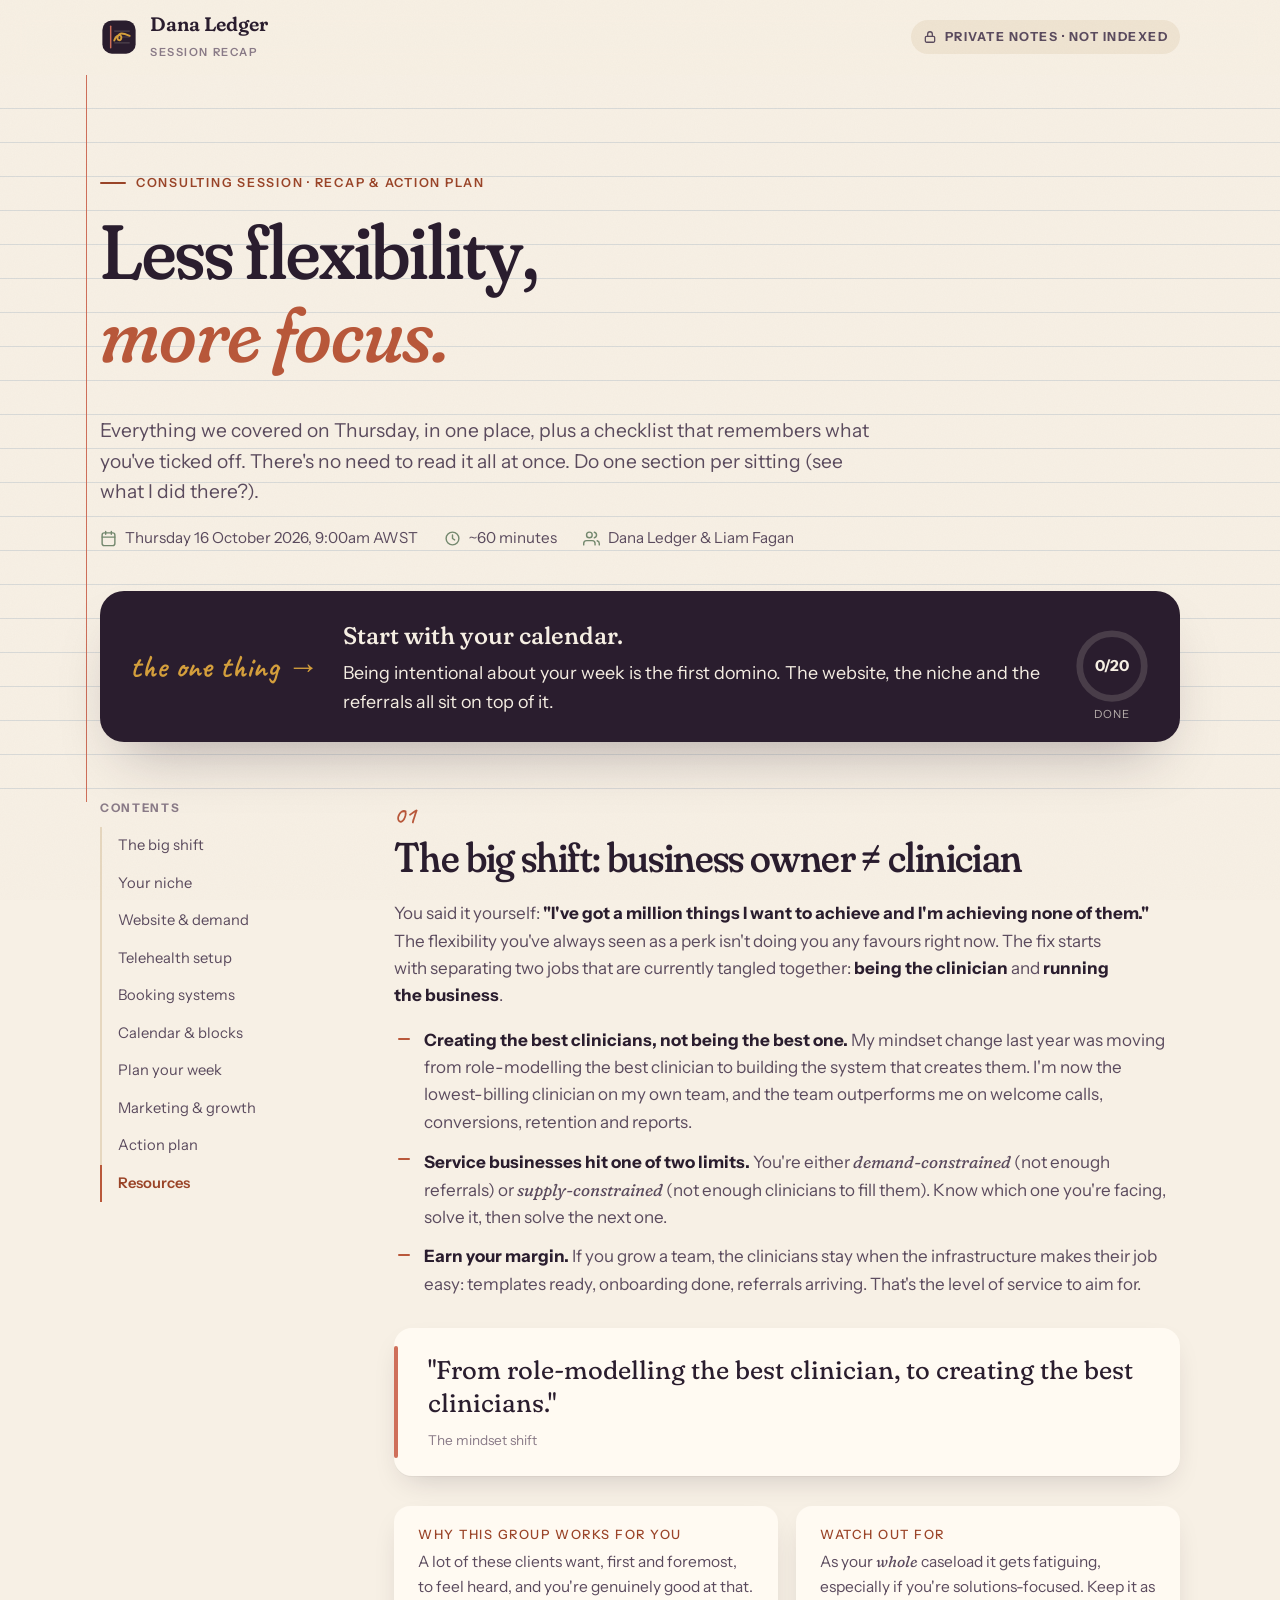
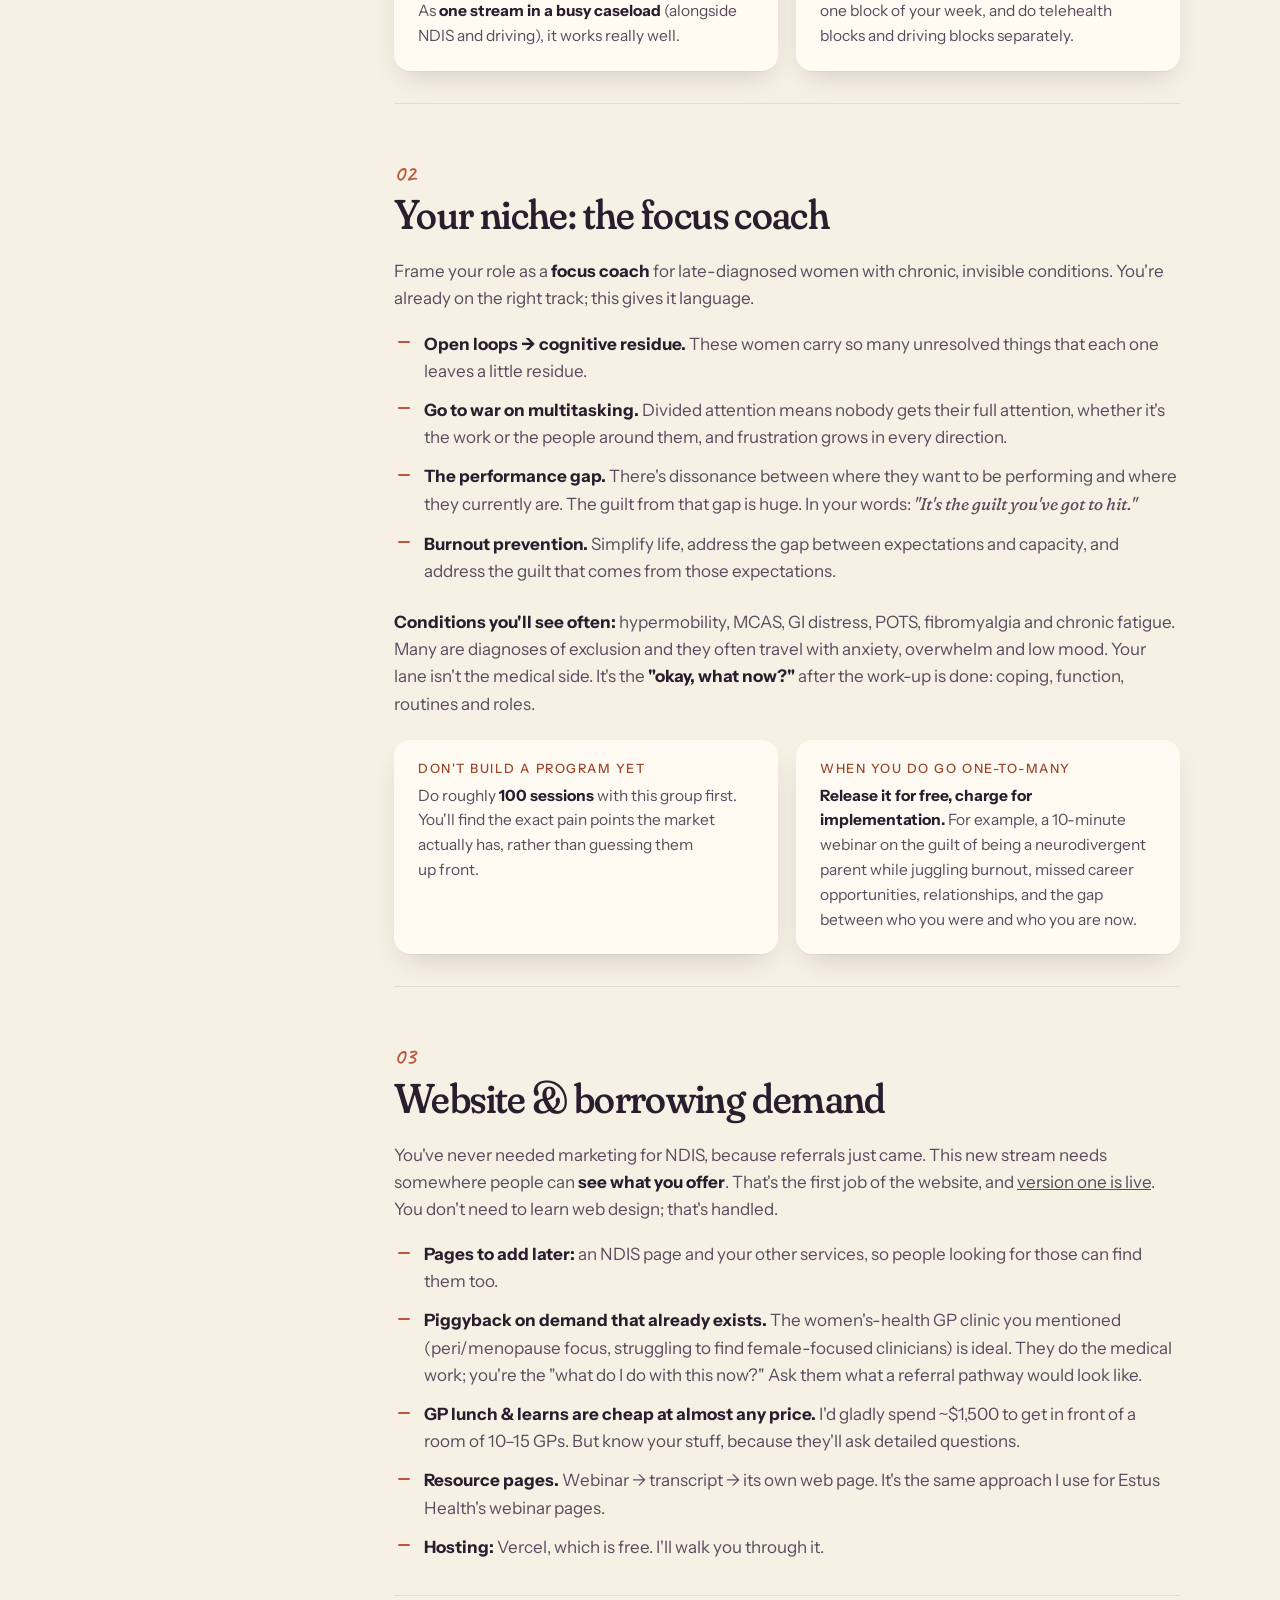
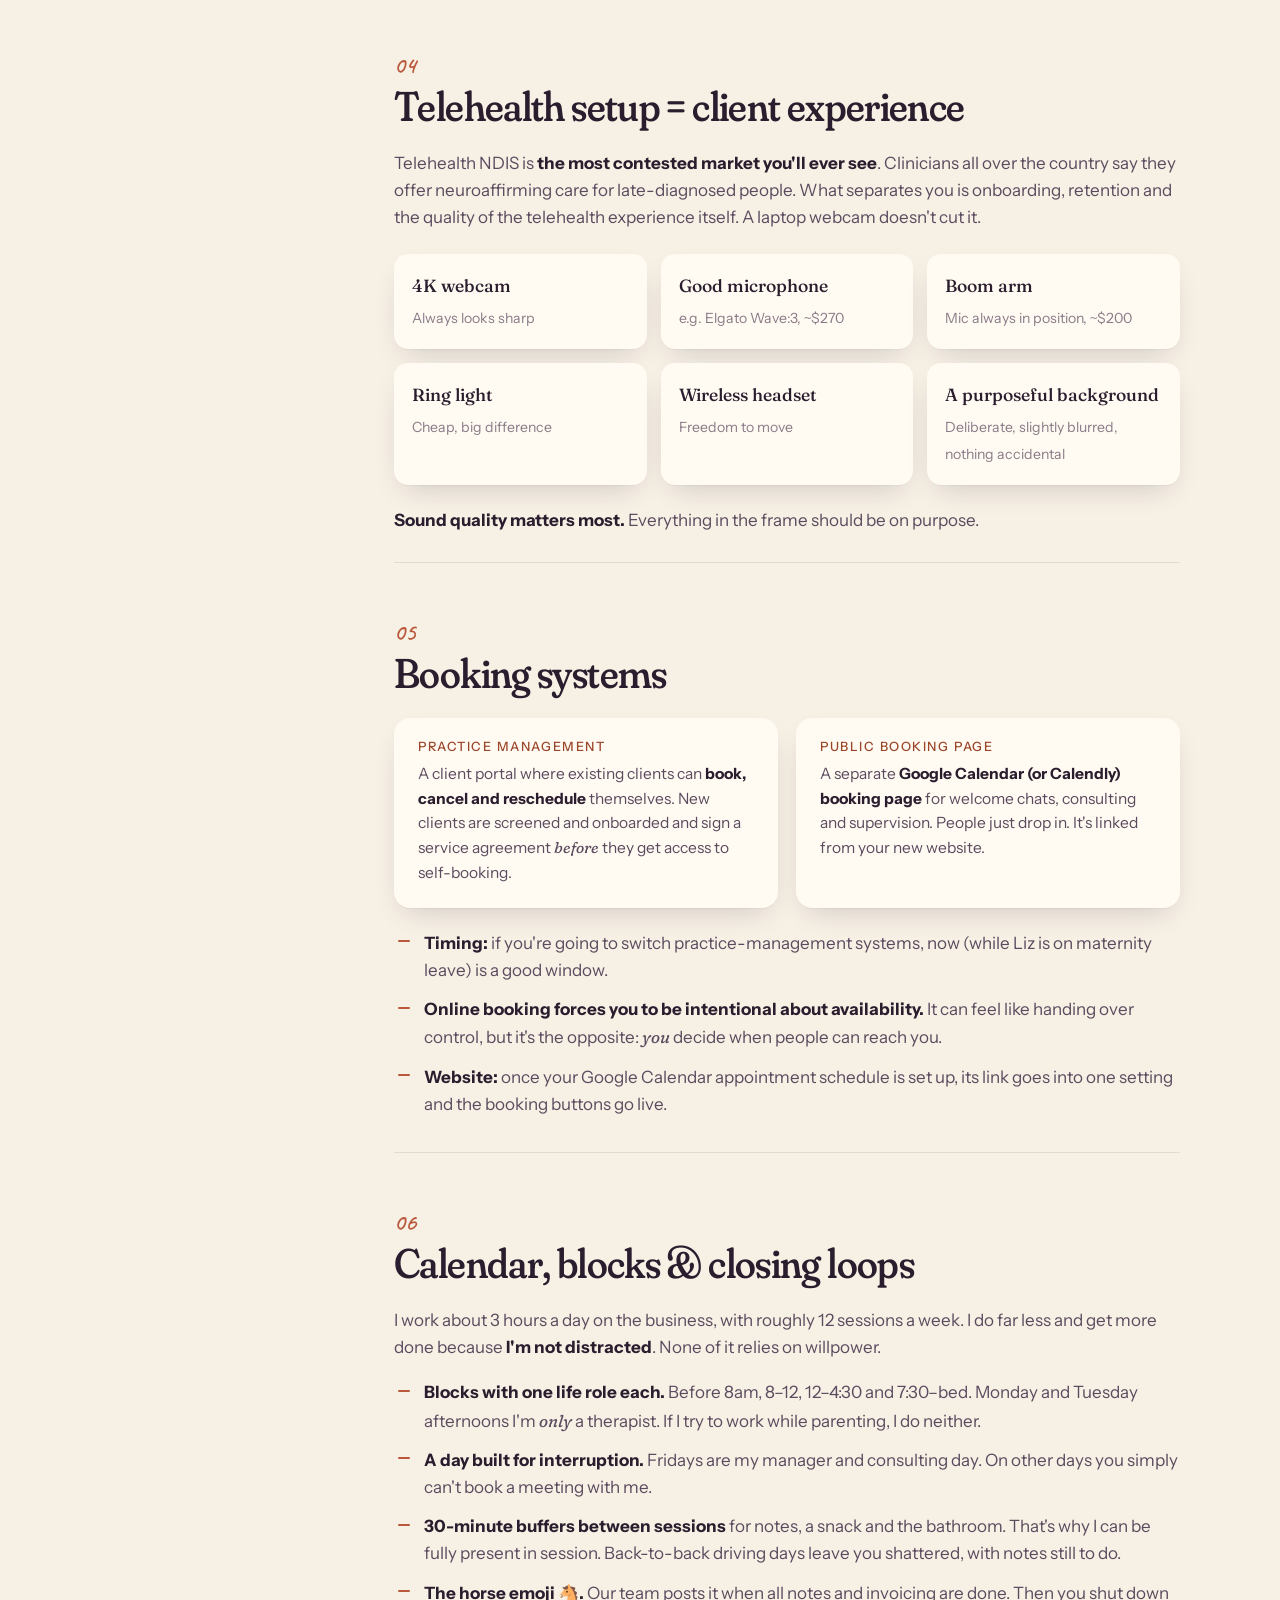
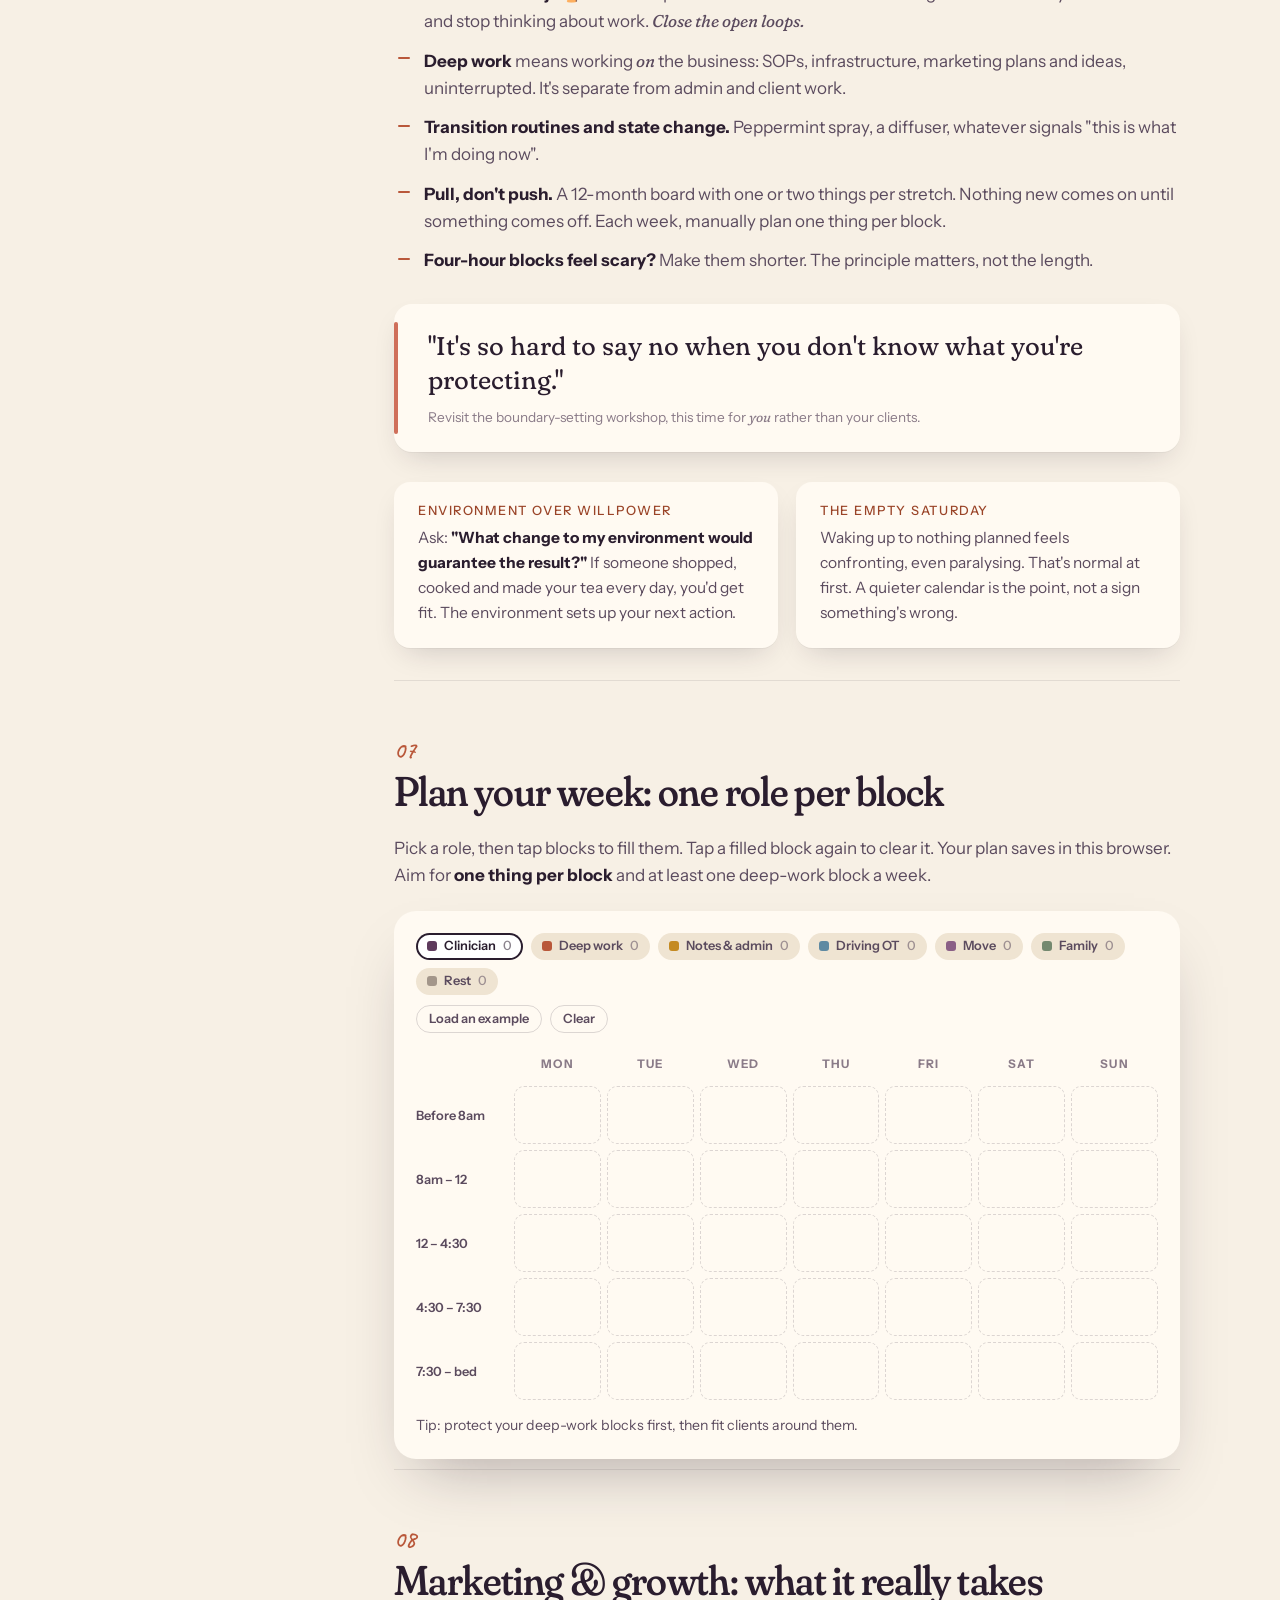
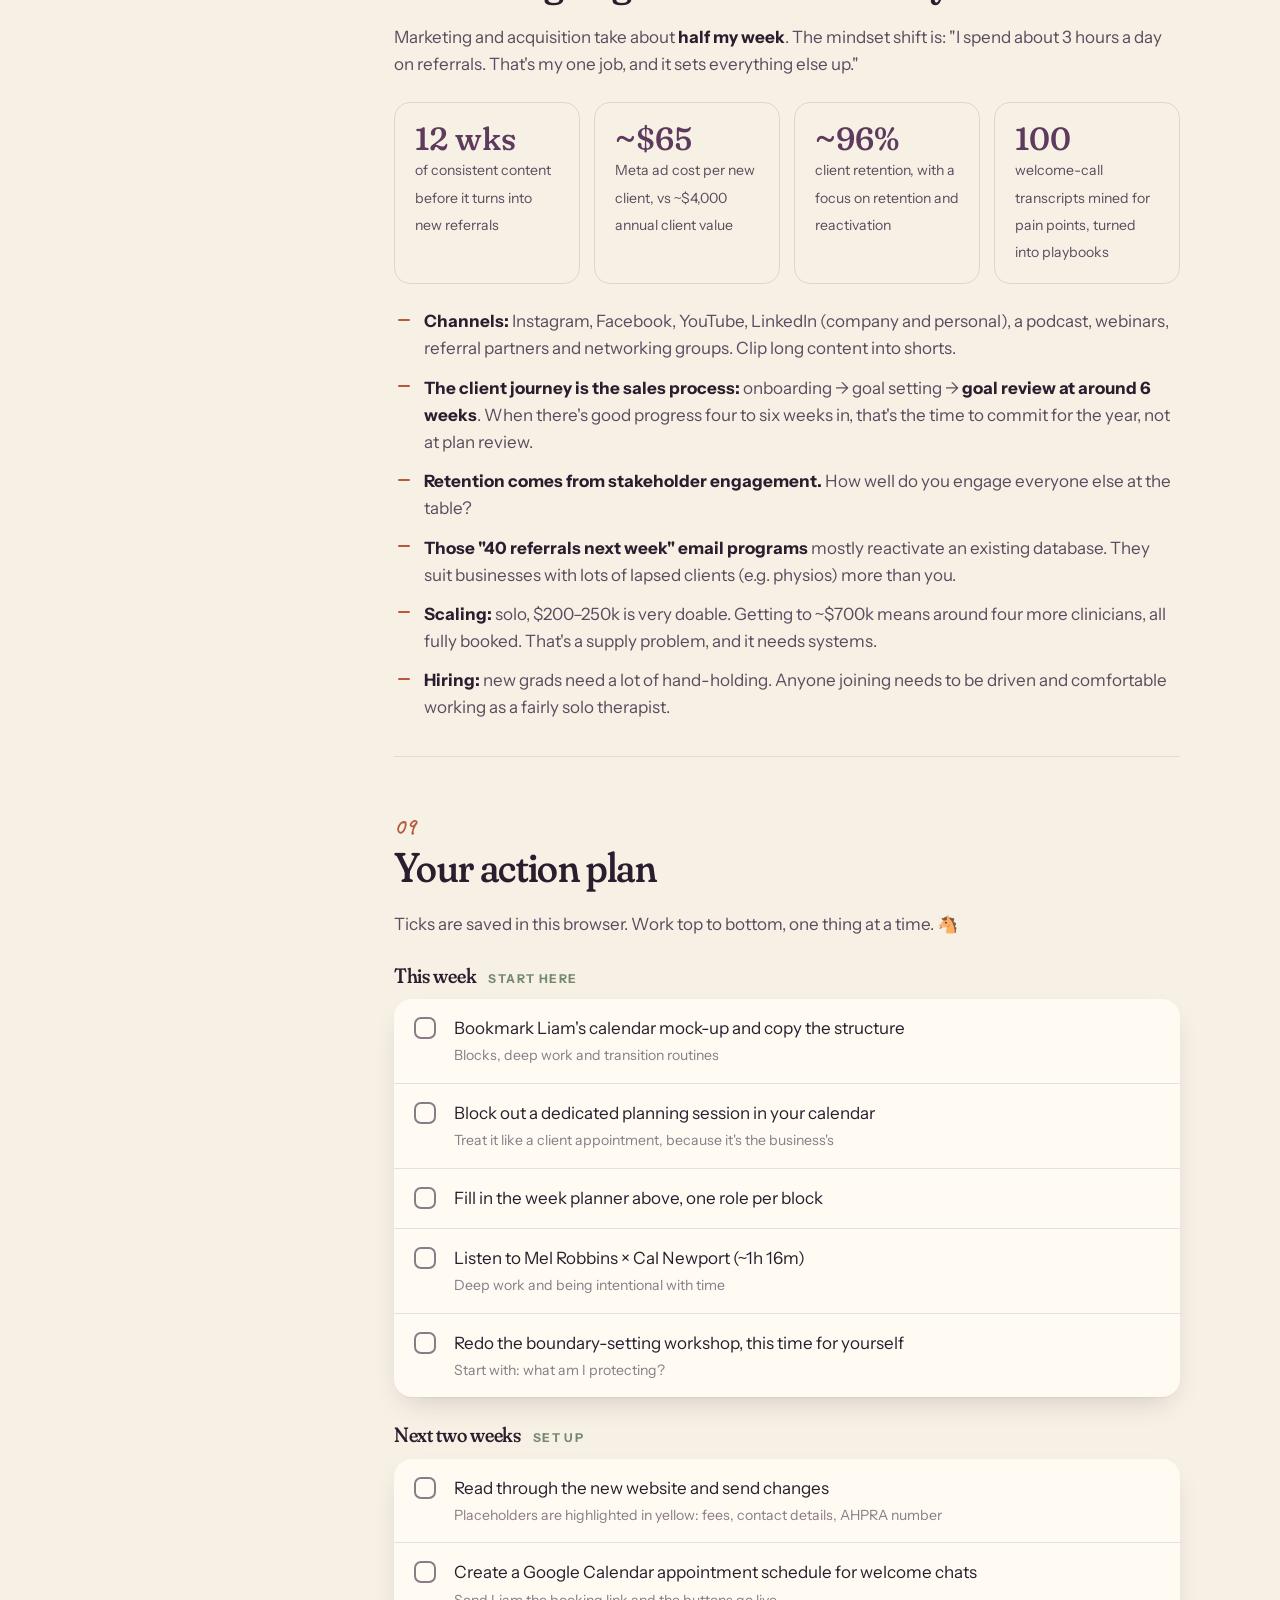
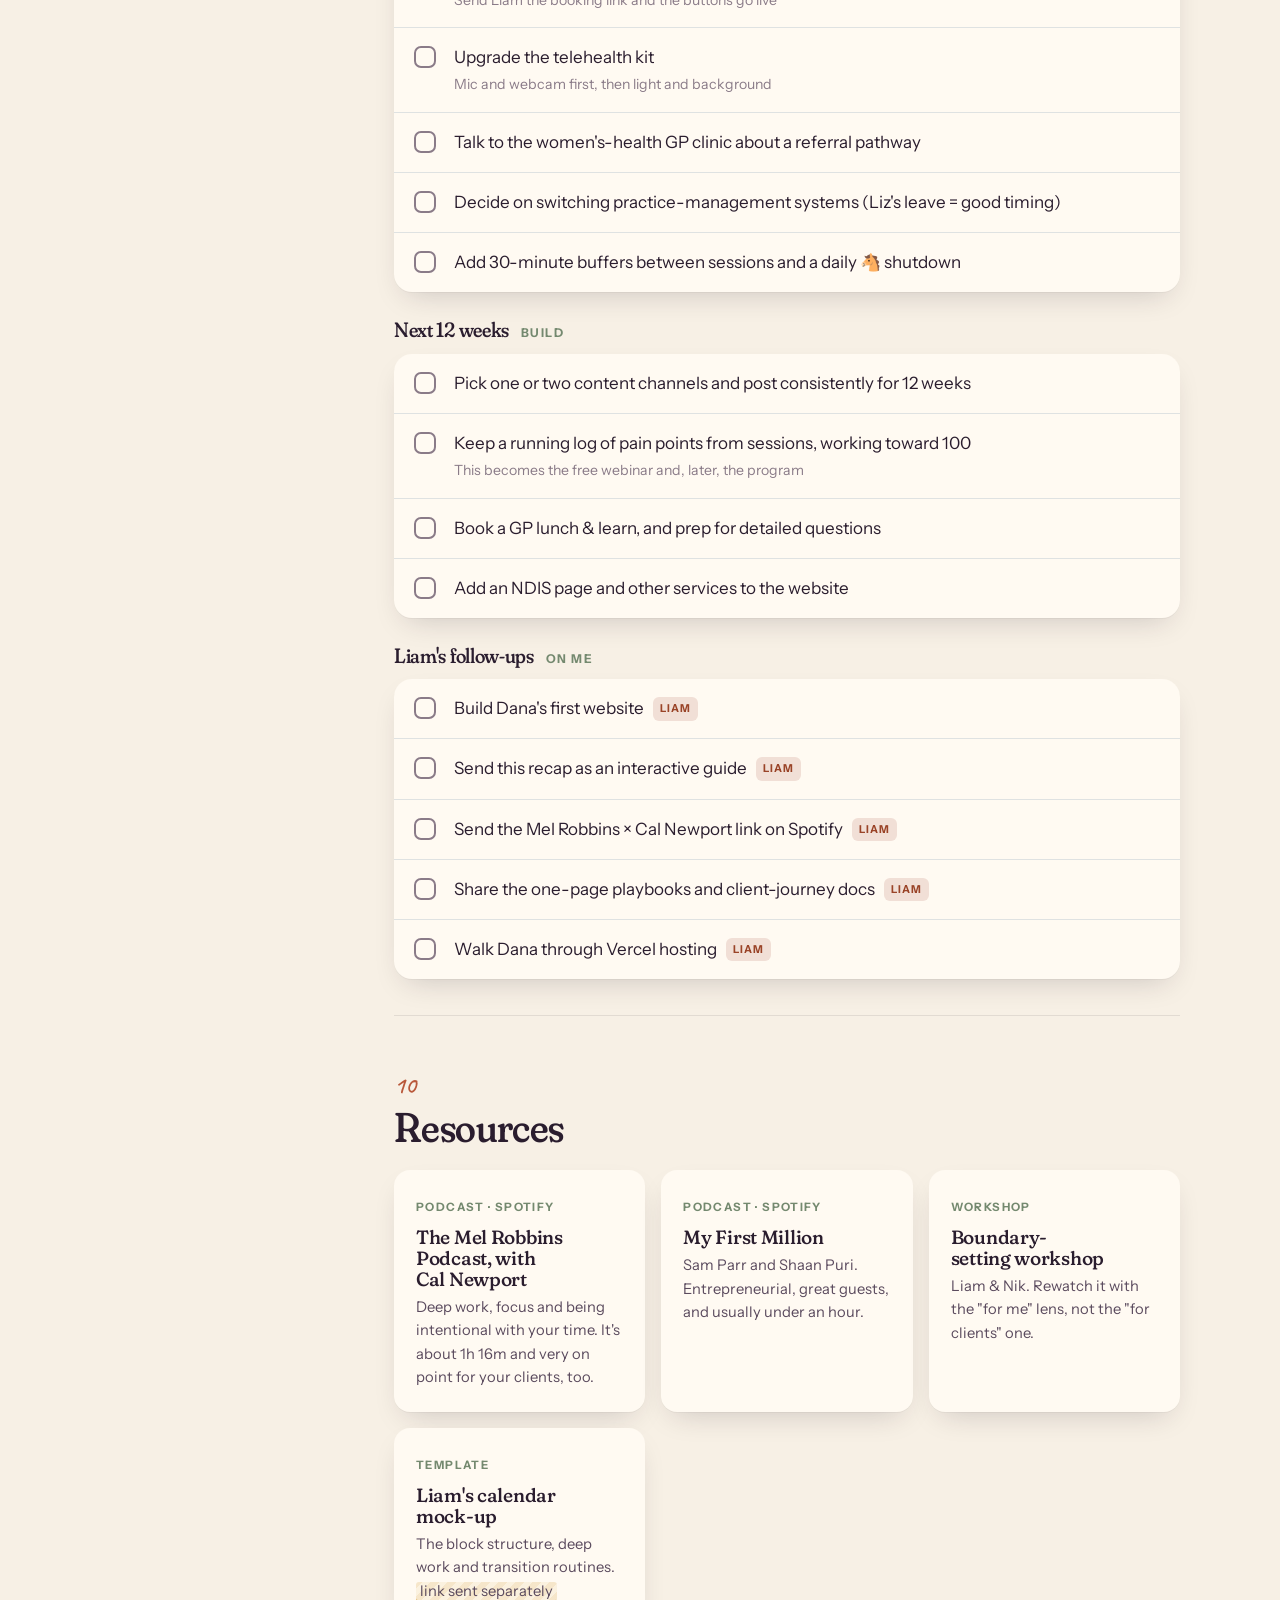
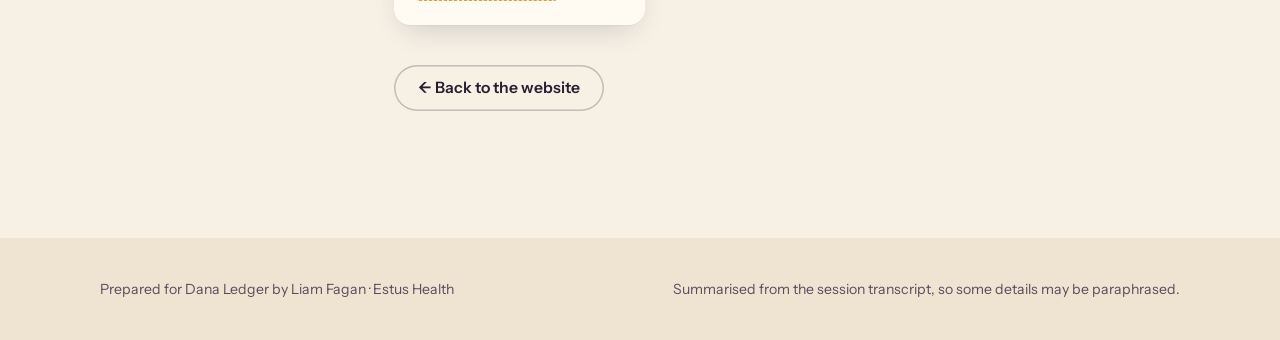
==== session-recap.html @ f3731dbe "Add Dana Ledger OT landing page and session recap Static two-page site (no build step) for Vercel: -" ====
<!doctype html>
<html lang="en-AU" class="no-js">
<head>
  <meta charset="utf-8">
  <meta name="viewport" content="width=device-width, initial-scale=1">
  <title>Session Recap | Dana Ledger OT</title>
  <meta name="description" content="Recap and action plan from Dana and Liam's consulting session, 16 October 2026.">
  <meta name="robots" content="noindex, nofollow">
  <meta name="theme-color" content="#f7f0e5">
  <link rel="icon" href="assets/favicon.svg" type="image/svg+xml">
  <link rel="preconnect" href="https://fonts.googleapis.com">
  <link rel="preconnect" href="https://fonts.gstatic.com" crossorigin>
  <link href="https://fonts.googleapis.com/css2?family=Caveat:wght@500;600&family=Fraunces:ital,opsz,wght,SOFT,WONK@0,9..144,300..700,0..100,0..1;1,9..144,300..700,0..100,0..1&family=Instrument+Sans:wght@400;500;600;700&display=swap" rel="stylesheet">
  <link rel="stylesheet" href="assets/styles.css">
  <link rel="stylesheet" href="assets/recap.css">
  <script>document.documentElement.classList.remove('no-js');</script>
</head>
<body>
<a class="skip" href="#main">Skip to content</a>

<header class="site-header" id="top">
  <nav class="wrap nav" aria-label="Main">
    <a class="brand" href="./" aria-label="Dana Ledger OT, home">
      <img class="brand-mark" src="assets/favicon.svg" alt="" width="38" height="38">
      <span>
        <span class="brand-name">Dana Ledger</span>
        <span class="brand-sub">Session recap</span>
      </span>
    </a>
    <span class="recap-chip">
      <svg viewBox="0 0 24 24" fill="none" stroke="currentColor" stroke-width="2.2" stroke-linecap="round" stroke-linejoin="round"><rect x="4" y="11" width="16" height="10" rx="2"/><path d="M8 11V7a4 4 0 0 1 8 0v4"/></svg>
      Private notes · not indexed
    </span>
  </nav>
</header>

<main id="main">

<section class="recap-hero ruled">
  <div class="wrap">
    <span class="eyebrow">Consulting session · recap &amp; action plan</span>
    <h1>Less flexibility, <em>more focus.</em></h1>
    <p class="lede">Everything we covered on Thursday, in one place, plus a checklist that remembers what you've ticked off. There's no need to read it all at once. Do one section per sitting (see what I did there?).</p>
    <div class="recap-meta">
      <span><svg viewBox="0 0 24 24" fill="none" stroke="currentColor" stroke-width="2" stroke-linecap="round" stroke-linejoin="round"><rect x="3" y="4" width="18" height="18" rx="3"/><path d="M16 2v4M8 2v4M3 10h18"/></svg>Thursday 16 October 2026, 9:00am AWST</span>
      <span><svg viewBox="0 0 24 24" fill="none" stroke="currentColor" stroke-width="2" stroke-linecap="round" stroke-linejoin="round"><circle cx="12" cy="12" r="9"/><path d="M12 7v5l3 2"/></svg>~60 minutes</span>
      <span><svg viewBox="0 0 24 24" fill="none" stroke="currentColor" stroke-width="2" stroke-linecap="round" stroke-linejoin="round"><path d="M17 21v-2a4 4 0 0 0-4-4H5a4 4 0 0 0-4 4v2"/><circle cx="9" cy="7" r="4"/><path d="M23 21v-2a4 4 0 0 0-3-3.9M16 3.1a4 4 0 0 1 0 7.8"/></svg>Dana Ledger &amp; Liam Fagan</span>
    </div>

    <div class="one-thing">
      <span class="hand">the one thing →</span>
      <p><strong>Start with your calendar.</strong>Being intentional about your week is the first domino. The website, the niche and the referrals all sit on top of it.</p>
      <div class="ring" aria-label="Action plan progress">
        <svg viewBox="0 0 80 80"><circle class="bg" cx="40" cy="40" r="34" fill="none" stroke-width="7"/><circle class="fg" id="ring-fg" cx="40" cy="40" r="34" fill="none" stroke-width="7" stroke-linecap="round" stroke-dasharray="213.6" stroke-dashoffset="213.6"/></svg>
        <b id="ring-label">0/0</b>
        <small>done</small>
      </div>
    </div>
  </div>
</section>

<div class="wrap recap-layout">
  <aside class="toc" aria-label="Contents">
    <h4>Contents</h4>
    <ol>
      <li><a href="#shift">The big shift</a></li>
      <li><a href="#niche">Your niche</a></li>
      <li><a href="#demand">Website &amp; demand</a></li>
      <li><a href="#telehealth">Telehealth setup</a></li>
      <li><a href="#booking">Booking systems</a></li>
      <li><a href="#calendar">Calendar &amp; blocks</a></li>
      <li><a href="#planner">Plan your week</a></li>
      <li><a href="#growth">Marketing &amp; growth</a></li>
      <li><a href="#actions">Action plan</a></li>
      <li><a href="#resources">Resources</a></li>
    </ol>
  </aside>

  <div class="chapters">

    <!-- 1 -->
    <section class="chapter" id="shift">
      <span class="hand">01</span>
      <h2>The big shift: business owner ≠ clinician</h2>
      <p>You said it yourself: <strong>"I've got a million things I want to achieve and I'm achieving none of them."</strong> The flexibility you've always seen as a perk isn't doing you any favours right now. The fix starts with separating two jobs that are currently tangled together: <strong>being the clinician</strong> and <strong>running the business</strong>.</p>
      <ul class="points">
        <li><strong>Creating the best clinicians, not being the best one.</strong> My mindset change last year was moving from role-modelling the best clinician to building the system that creates them. I'm now the lowest-billing clinician on my own team, and the team outperforms me on welcome calls, conversions, retention and reports.</li>
        <li><strong>Service businesses hit one of two limits.</strong> You're either <em>demand-constrained</em> (not enough referrals) or <em>supply-constrained</em> (not enough clinicians to fill them). Know which one you're facing, solve it, then solve the next one.</li>
        <li><strong>Earn your margin.</strong> If you grow a team, the clinicians stay when the infrastructure makes their job easy: templates ready, onboarding done, referrals arriving. That's the level of service to aim for.</li>
      </ul>
      <blockquote class="quote">"From role-modelling the best clinician, to creating the best clinicians."<cite>The mindset shift</cite></blockquote>
      <div class="duo">
        <div><h4>Why this group works for you</h4><p>A lot of these clients want, first and foremost, to feel heard, and you're genuinely good at that. As <strong>one stream in a busy caseload</strong> (alongside NDIS and driving), it works really well.</p></div>
        <div><h4>Watch out for</h4><p>As your <em>whole</em> caseload it gets fatiguing, especially if you're solutions-focused. Keep it as one block of your week, and do telehealth blocks and driving blocks separately.</p></div>
      </div>
    </section>

    <!-- 2 -->
    <section class="chapter" id="niche">
      <span class="hand">02</span>
      <h2>Your niche: the focus coach</h2>
      <p>Frame your role as a <strong>focus coach</strong> for late-diagnosed women with chronic, invisible conditions. You're already on the right track; this gives it language.</p>
      <ul class="points">
        <li><strong>Open loops → cognitive residue.</strong> These women carry so many unresolved things that each one leaves a little residue.</li>
        <li><strong>Go to war on multitasking.</strong> Divided attention means nobody gets their full attention, whether it's the work or the people around them, and frustration grows in every direction.</li>
        <li><strong>The performance gap.</strong> There's dissonance between where they want to be performing and where they currently are. The guilt from that gap is huge. In your words: <em>"It's the guilt you've got to hit."</em></li>
        <li><strong>Burnout prevention.</strong> Simplify life, address the gap between expectations and capacity, and address the guilt that comes from those expectations.</li>
      </ul>
      <p><strong>Conditions you'll see often:</strong> hypermobility, MCAS, GI distress, POTS, fibromyalgia and chronic fatigue. Many are diagnoses of exclusion and they often travel with anxiety, overwhelm and low mood. Your lane isn't the medical side. It's the <strong>"okay, what now?"</strong> after the work-up is done: coping, function, routines and roles.</p>
      <div class="duo">
        <div><h4>Don't build a program yet</h4><p>Do roughly <strong>100 sessions</strong> with this group first. You'll find the exact pain points the market actually has, rather than guessing them up front.</p></div>
        <div><h4>When you do go one-to-many</h4><p><strong>Release it for free, charge for implementation.</strong> For example, a 10-minute webinar on the guilt of being a neurodivergent parent while juggling burnout, missed career opportunities, relationships, and the gap between who you were and who you are now.</p></div>
      </div>
    </section>

    <!-- 3 -->
    <section class="chapter" id="demand">
      <span class="hand">03</span>
      <h2>Website &amp; borrowing demand</h2>
      <p>You've never needed marketing for NDIS, because referrals just came. This new stream needs somewhere people can <strong>see what you offer</strong>. That's the first job of the website, and <a href="./">version one is live</a>. You don't need to learn web design; that's handled.</p>
      <ul class="points">
        <li><strong>Pages to add later:</strong> an NDIS page and your other services, so people looking for those can find them too.</li>
        <li><strong>Piggyback on demand that already exists.</strong> The women's-health GP clinic you mentioned (peri/menopause focus, struggling to find female-focused clinicians) is ideal. They do the medical work; you're the "what do I do with this now?" Ask them what a referral pathway would look like.</li>
        <li><strong>GP lunch &amp; learns are cheap at almost any price.</strong> I'd gladly spend ~$1,500 to get in front of a room of 10–15 GPs. But know your stuff, because they'll ask detailed questions.</li>
        <li><strong>Resource pages.</strong> Webinar → transcript → its own web page. It's the same approach I use for Estus Health's webinar pages.</li>
        <li><strong>Hosting:</strong> Vercel, which is free. I'll walk you through it.</li>
      </ul>
    </section>

    <!-- 4 -->
    <section class="chapter" id="telehealth">
      <span class="hand">04</span>
      <h2>Telehealth setup = client experience</h2>
      <p>Telehealth NDIS is <strong>the most contested market you'll ever see</strong>. Clinicians all over the country say they offer neuroaffirming care for late-diagnosed people. What separates you is onboarding, retention and the quality of the telehealth experience itself. A laptop webcam doesn't cut it.</p>
      <div class="kit">
        <div><b>4K webcam</b><span>Always looks sharp</span></div>
        <div><b>Good microphone</b><span>e.g. Elgato Wave:3, ~$270</span></div>
        <div><b>Boom arm</b><span>Mic always in position, ~$200</span></div>
        <div><b>Ring light</b><span>Cheap, big difference</span></div>
        <div><b>Wireless headset</b><span>Freedom to move</span></div>
        <div><b>A purposeful background</b><span>Deliberate, slightly blurred, nothing accidental</span></div>
      </div>
      <p><strong>Sound quality matters most.</strong> Everything in the frame should be on purpose.</p>
    </section>

    <!-- 5 -->
    <section class="chapter" id="booking">
      <span class="hand">05</span>
      <h2>Booking systems</h2>
      <div class="duo">
        <div><h4>Practice management</h4><p>A client portal where existing clients can <strong>book, cancel and reschedule</strong> themselves. New clients are screened and onboarded and sign a service agreement <em>before</em> they get access to self-booking.</p></div>
        <div><h4>Public booking page</h4><p>A separate <strong>Google Calendar (or Calendly) booking page</strong> for welcome chats, consulting and supervision. People just drop in. It's linked from your new website.</p></div>
      </div>
      <ul class="points">
        <li><strong>Timing:</strong> if you're going to switch practice-management systems, now (while Liz is on maternity leave) is a good window.</li>
        <li><strong>Online booking forces you to be intentional about availability.</strong> It can feel like handing over control, but it's the opposite: <em>you</em> decide when people can reach you.</li>
        <li><strong>Website:</strong> once your Google Calendar appointment schedule is set up, its link goes into one setting and the booking buttons go live.</li>
      </ul>
    </section>

    <!-- 6 -->
    <section class="chapter" id="calendar">
      <span class="hand">06</span>
      <h2>Calendar, blocks &amp; closing loops</h2>
      <p>I work about 3 hours a day on the business, with roughly 12 sessions a week. I do far less and get more done because <strong>I'm not distracted</strong>. None of it relies on willpower.</p>
      <ul class="points">
        <li><strong>Blocks with one life role each.</strong> Before 8am, 8–12, 12–4:30 and 7:30–bed. Monday and Tuesday afternoons I'm <em>only</em> a therapist. If I try to work while parenting, I do neither.</li>
        <li><strong>A day built for interruption.</strong> Fridays are my manager and consulting day. On other days you simply can't book a meeting with me.</li>
        <li><strong>30-minute buffers between sessions</strong> for notes, a snack and the bathroom. That's why I can be fully present in session. Back-to-back driving days leave you shattered, with notes still to do.</li>
        <li><strong>The horse emoji 🐴.</strong> Our team posts it when all notes and invoicing are done. Then you shut down and stop thinking about work. <em>Close the open loops.</em></li>
        <li><strong>Deep work</strong> means working <em>on</em> the business: SOPs, infrastructure, marketing plans and ideas, uninterrupted. It's separate from admin and client work.</li>
        <li><strong>Transition routines and state change.</strong> Peppermint spray, a diffuser, whatever signals "this is what I'm doing now".</li>
        <li><strong>Pull, don't push.</strong> A 12-month board with one or two things per stretch. Nothing new comes on until something comes off. Each week, manually plan one thing per block.</li>
        <li><strong>Four-hour blocks feel scary?</strong> Make them shorter. The principle matters, not the length.</li>
      </ul>
      <blockquote class="quote">"It's so hard to say no when you don't know what you're protecting."<cite>Revisit the boundary-setting workshop, this time for <em>you</em> rather than your clients.</cite></blockquote>
      <div class="duo">
        <div><h4>Environment over willpower</h4><p>Ask: <strong>"What change to my environment would guarantee the result?"</strong> If someone shopped, cooked and made your tea every day, you'd get fit. The environment sets up your next action.</p></div>
        <div><h4>The empty Saturday</h4><p>Waking up to nothing planned feels confronting, even paralysing. That's normal at first. A quieter calendar is the point, not a sign something's wrong.</p></div>
      </div>
    </section>

    <!-- 7: interactive planner -->
    <section class="chapter" id="planner">
      <span class="hand">07</span>
      <h2>Plan your week: one role per block</h2>
      <p>Pick a role, then tap blocks to fill them. Tap a filled block again to clear it. Your plan saves in this browser. Aim for <strong>one thing per block</strong> and at least one deep-work block a week.</p>
      <div class="planner">
        <div class="planner-tools">
          <div class="legend" id="legend" role="group" aria-label="Choose a role to paint"></div>
          <div class="planner-actions">
            <button type="button" id="plan-example">Load an example</button>
            <button type="button" id="plan-clear">Clear</button>
          </div>
        </div>
        <div class="grid-wrap"><div class="week-grid" id="week-grid"></div></div>
        <p class="planner-note" id="plan-note">Tip: protect your deep-work blocks first, then fit clients around them.</p>
      </div>
    </section>

    <!-- 8 -->
    <section class="chapter" id="growth">
      <span class="hand">08</span>
      <h2>Marketing &amp; growth: what it really takes</h2>
      <p>Marketing and acquisition take about <strong>half my week</strong>. The mindset shift is: "I spend about 3 hours a day on referrals. That's my one job, and it sets everything else up."</p>
      <div class="stats">
        <div class="stat"><b>12 wks</b><span>of consistent content before it turns into new referrals</span></div>
        <div class="stat"><b>~$65</b><span>Meta ad cost per new client, vs ~$4,000 annual client value</span></div>
        <div class="stat"><b>~96%</b><span>client retention, with a focus on retention and reactivation</span></div>
        <div class="stat"><b>100</b><span>welcome-call transcripts mined for pain points, turned into playbooks</span></div>
      </div>
      <ul class="points">
        <li><strong>Channels:</strong> Instagram, Facebook, YouTube, LinkedIn (company and personal), a podcast, webinars, referral partners and networking groups. Clip long content into shorts.</li>
        <li><strong>The client journey is the sales process:</strong> onboarding → goal setting → <strong>goal review at around 6 weeks</strong>. When there's good progress four to six weeks in, that's the time to commit for the year, not at plan review.</li>
        <li><strong>Retention comes from stakeholder engagement.</strong> How well do you engage everyone else at the table?</li>
        <li><strong>Those "40 referrals next week" email programs</strong> mostly reactivate an existing database. They suit businesses with lots of lapsed clients (e.g. physios) more than you.</li>
        <li><strong>Scaling:</strong> solo, $200–250k is very doable. Getting to ~$700k means around four more clinicians, all fully booked. That's a supply problem, and it needs systems.</li>
        <li><strong>Hiring:</strong> new grads need a lot of hand-holding. Anyone joining needs to be driven and comfortable working as a fairly solo therapist.</li>
      </ul>
    </section>

    <!-- 9: Action plan -->
    <section class="chapter" id="actions">
      <span class="hand">09</span>
      <h2>Your action plan</h2>
      <p>Ticks are saved in this browser. Work top to bottom, one thing at a time. 🐴</p>

      <div class="phase">
        <h3>This week <small>start here</small></h3>
        <ul class="checklist" data-phase="now">
          <li><label><input type="checkbox" data-id="bookmark-cal"><span>Bookmark Liam's calendar mock-up and copy the structure<small>Blocks, deep work and transition routines</small></span></label></li>
          <li><label><input type="checkbox" data-id="planning-block"><span>Block out a dedicated planning session in your calendar<small>Treat it like a client appointment, because it's the business's</small></span></label></li>
          <li><label><input type="checkbox" data-id="plan-week"><span>Fill in the week planner above, one role per block</span></label></li>
          <li><label><input type="checkbox" data-id="podcast"><span>Listen to Mel Robbins × Cal Newport (~1h 16m)<small>Deep work and being intentional with time</small></span></label></li>
          <li><label><input type="checkbox" data-id="boundary"><span>Redo the boundary-setting workshop, this time for yourself<small>Start with: what am I protecting?</small></span></label></li>
        </ul>
      </div>

      <div class="phase">
        <h3>Next two weeks <small>set up</small></h3>
        <ul class="checklist" data-phase="soon">
          <li><label><input type="checkbox" data-id="review-site"><span>Read through the new website and send changes<small>Placeholders are highlighted in yellow: fees, contact details, AHPRA number</small></span></label></li>
          <li><label><input type="checkbox" data-id="gcal"><span>Create a Google Calendar appointment schedule for welcome chats<small>Send Liam the booking link and the buttons go live</small></span></label></li>
          <li><label><input type="checkbox" data-id="kit"><span>Upgrade the telehealth kit<small>Mic and webcam first, then light and background</small></span></label></li>
          <li><label><input type="checkbox" data-id="gp-clinic"><span>Talk to the women's-health GP clinic about a referral pathway</span></label></li>
          <li><label><input type="checkbox" data-id="pms"><span>Decide on switching practice-management systems (Liz's leave = good timing)</span></label></li>
          <li><label><input type="checkbox" data-id="buffers"><span>Add 30-minute buffers between sessions and a daily 🐴 shutdown</span></label></li>
        </ul>
      </div>

      <div class="phase">
        <h3>Next 12 weeks <small>build</small></h3>
        <ul class="checklist" data-phase="later">
          <li><label><input type="checkbox" data-id="content"><span>Pick one or two content channels and post consistently for 12 weeks</span></label></li>
          <li><label><input type="checkbox" data-id="pain-log"><span>Keep a running log of pain points from sessions, working toward 100<small>This becomes the free webinar and, later, the program</small></span></label></li>
          <li><label><input type="checkbox" data-id="lunch-learn"><span>Book a GP lunch &amp; learn, and prep for detailed questions</span></label></li>
          <li><label><input type="checkbox" data-id="pages"><span>Add an NDIS page and other services to the website</span></label></li>
        </ul>
      </div>

      <div class="phase">
        <h3>Liam's follow-ups <small>on me</small></h3>
        <ul class="checklist" data-phase="liam">
          <li><label><input type="checkbox" data-id="l-site"><span>Build Dana's first website <span class="who liam">Liam</span></span></label></li>
          <li><label><input type="checkbox" data-id="l-recap"><span>Send this recap as an interactive guide <span class="who liam">Liam</span></span></label></li>
          <li><label><input type="checkbox" data-id="l-podcast"><span>Send the Mel Robbins × Cal Newport link on Spotify <span class="who liam">Liam</span></span></label></li>
          <li><label><input type="checkbox" data-id="l-playbooks"><span>Share the one-page playbooks and client-journey docs <span class="who liam">Liam</span></span></label></li>
          <li><label><input type="checkbox" data-id="l-vercel"><span>Walk Dana through Vercel hosting <span class="who liam">Liam</span></span></label></li>
        </ul>
      </div>
    </section>

    <!-- 10 -->
    <section class="chapter" id="resources">
      <span class="hand">10</span>
      <h2>Resources</h2>
      <div class="resources">
        <a class="res" href="https://open.spotify.com/search/Mel%20Robbins%20Cal%20Newport" target="_blank" rel="noopener">
          <span class="k">Podcast · Spotify</span>
          <h4>The Mel Robbins Podcast, with Cal Newport</h4>
          <p>Deep work, focus and being intentional with your time. It's about 1h 16m and very on point for your clients, too.</p>
        </a>
        <a class="res" href="https://open.spotify.com/search/My%20First%20Million" target="_blank" rel="noopener">
          <span class="k">Podcast · Spotify</span>
          <h4>My First Million</h4>
          <p>Sam Parr and Shaan Puri. Entrepreneurial, great guests, and usually under an hour.</p>
        </a>
        <div class="res">
          <span class="k">Workshop</span>
          <h4>Boundary-setting workshop</h4>
          <p>Liam &amp; Nik. Rewatch it with the "for me" lens, not the "for clients" one.</p>
        </div>
        <div class="res">
          <span class="k">Template</span>
          <h4>Liam's calendar mock-up</h4>
          <p>The block structure, deep work and transition routines. <span class="todo">link sent separately</span></p>
        </div>
      </div>
      <p style="margin-top:40px"><a class="btn btn--ghost" href="./">← Back to the website</a></p>
    </section>

  </div>
</div>

</main>

<footer class="site-footer" style="padding:40px 0">
  <div class="wrap" style="display:flex;justify-content:space-between;gap:20px;flex-wrap:wrap;font-size:.88rem">
    <span>Prepared for Dana Ledger by Liam Fagan · Estus Health</span>
    <span>Summarised from the session transcript, so some details may be paraphrased.</span>
  </div>
</footer>

<script src="assets/recap.js"></script>
</body>
</html>
---- assets/styles.css ----
/* ==========================================================================
   Dana Ledger OT — design tokens + components
   Concept: a ledger. Ruled paper, a red margin line, handwritten notes in the
   margins, and the "guilt ledger" — the gap between what you expect of
   yourself and what you have today.
   ========================================================================== */

:root {
  --paper: #f7f0e5;
  --paper-2: #efe4d2;
  --paper-3: #e6d7bf;
  --card: #fffaf2;
  --ink: #2a1d2e;
  --ink-soft: #5b4b5e;
  --ink-faint: #8a7b88;
  --rule: rgba(110, 140, 170, 0.22);
  --margin: #cf6f5a;
  --clay: #b9583a;
  --clay-deep: #9a4428;
  --plum: #5e3a5c;
  --plum-deep: #3c2340;
  --sage: #74896f;
  --sage-soft: #dfe6d6;
  --gold: #d6a03c;
  --sky: #9cb8c9;

  --serif: "Fraunces", "Iowan Old Style", Georgia, serif;
  --sans: "Instrument Sans", "Segoe UI", system-ui, sans-serif;
  --hand: "Caveat", "Bradley Hand", cursive;

  --radius: 18px;
  --radius-sm: 10px;
  --shadow: 0 1px 0 rgba(42, 29, 46, 0.04), 0 12px 30px -12px rgba(42, 29, 46, 0.22);
  --shadow-lg: 0 30px 60px -25px rgba(42, 29, 46, 0.35);
  --max: 1160px;
  --gutter: clamp(16px, 4vw, 40px);
  --line: 34px; /* ledger rule spacing */

  color-scheme: light;
}

*,
*::before,
*::after { box-sizing: border-box; }

html { scroll-behavior: smooth; -webkit-text-size-adjust: 100%; }
@media (prefers-reduced-motion: reduce) { html { scroll-behavior: auto; } }

body {
  margin: 0;
  background: var(--paper);
  color: var(--ink);
  font-family: var(--sans);
  font-size: 17px;
  line-height: 1.6;
  overflow-x: hidden;
  -webkit-font-smoothing: antialiased;
}

/* Paper grain over everything, very subtle */
body::before {
  content: "";
  position: fixed;
  inset: 0;
  pointer-events: none;
  z-index: 100;
  opacity: 0.35;
  mix-blend-mode: multiply;
  background-image: url("data:image/svg+xml;utf8,<svg xmlns='http://www.w3.org/2000/svg' width='160' height='160'><filter id='n'><feTurbulence type='fractalNoise' baseFrequency='.9' numOctaves='2' stitchTiles='stitch'/><feColorMatrix values='0 0 0 0 0.35  0 0 0 0 0.28  0 0 0 0 0.22  0 0 0 0.09 0'/></filter><rect width='100%' height='100%' filter='url(%23n)'/></svg>");
}

img { max-width: 100%; display: block; }
a { color: inherit; }
::selection { background: rgba(214, 160, 60, 0.35); }

h1, h2, h3, h4 {
  font-family: var(--serif);
  font-weight: 500;
  font-variation-settings: "SOFT" 100, "opsz" 96;
  line-height: 1.08;
  letter-spacing: -0.015em;
  margin: 0 0 0.5em;
  text-wrap: balance;
}
h1 { font-size: clamp(2.6rem, 6.4vw, 5.2rem); }
h2 { font-size: clamp(2rem, 4.2vw, 3.3rem); }
h3 { font-size: clamp(1.25rem, 2vw, 1.55rem); line-height: 1.2; }
p { margin: 0 0 1em; text-wrap: pretty; }
em { font-style: italic; font-family: var(--serif); font-variation-settings: "SOFT" 100; }

.wrap { max-width: var(--max); margin: 0 auto; padding: 0 var(--gutter); }
.section { padding: clamp(72px, 10vw, 130px) 0; position: relative; }
.eyebrow {
  display: inline-flex;
  align-items: center;
  gap: 10px;
  font-size: 0.78rem;
  font-weight: 600;
  letter-spacing: 0.14em;
  text-transform: uppercase;
  color: var(--clay-deep);
  margin-bottom: 18px;
}
.eyebrow::before { content: ""; width: 26px; height: 2px; background: currentColor; border-radius: 2px; }
.lede { font-size: clamp(1.08rem, 1.5vw, 1.25rem); color: var(--ink-soft); max-width: 60ch; }
.hand { font-family: var(--hand); font-weight: 600; line-height: 1.1; }
.skip {
  position: absolute; left: -999px; top: 8px; z-index: 200;
  background: var(--ink); color: var(--paper); padding: 10px 16px; border-radius: 8px;
}
.skip:focus { left: 8px; }
:focus-visible { outline: 3px solid var(--gold); outline-offset: 3px; border-radius: 4px; }

/* Ruled ledger paper */
.ruled {
  background-image:
    linear-gradient(90deg, transparent calc(var(--gutter) + 46px), var(--margin) calc(var(--gutter) + 46px), var(--margin) calc(var(--gutter) + 47.5px), transparent calc(var(--gutter) + 47.5px)),
    repeating-linear-gradient(180deg, transparent 0, transparent calc(var(--line) - 1px), var(--rule) calc(var(--line) - 1px), var(--rule) var(--line));
}

/* Placeholder markers: anything Dana still needs to fill in */
.todo {
  background: repeating-linear-gradient(-45deg, rgba(214, 160, 60, 0.22) 0 6px, rgba(214, 160, 60, 0.1) 6px 12px);
  border-bottom: 1.5px dashed var(--gold);
  padding: 0 4px;
  border-radius: 3px;
  white-space: nowrap;
}

/* ---------- Buttons ---------- */
.btn {
  --bg: var(--ink);
  --fg: var(--paper);
  display: inline-flex;
  align-items: center;
  gap: 10px;
  padding: 15px 24px;
  border-radius: 999px;
  border: 0;
  background: var(--bg);
  color: var(--fg);
  font: 600 0.98rem/1 var(--sans);
  text-decoration: none;
  cursor: pointer;
  transition: transform 0.25s ease, box-shadow 0.25s ease, background 0.25s ease;
  box-shadow: 0 10px 24px -12px rgba(42, 29, 46, 0.6);
}
.btn:hover { transform: translateY(-2px); box-shadow: 0 16px 30px -14px rgba(42, 29, 46, 0.7); }
.btn svg { width: 18px; height: 18px; flex: none; }
.btn--clay { --bg: var(--clay); --fg: #fff; }
.btn--clay:hover { --bg: var(--clay-deep); }
.btn--ghost { --bg: transparent; --fg: var(--ink); box-shadow: inset 0 0 0 1.5px rgba(42, 29, 46, 0.25); }
.btn--ghost:hover { box-shadow: inset 0 0 0 1.5px var(--ink); }
.btn--paper { --bg: var(--paper); --fg: var(--ink); }

/* ---------- Header ---------- */
.site-header {
  position: sticky;
  top: 0;
  z-index: 50;
  background: color-mix(in srgb, var(--paper) 82%, transparent);
  backdrop-filter: saturate(1.4) blur(12px);
  -webkit-backdrop-filter: saturate(1.4) blur(12px);
  border-bottom: 1px solid transparent;
  transition: border-color 0.3s ease;
}
.site-header.scrolled { border-bottom-color: rgba(42, 29, 46, 0.08); }
.nav { display: flex; align-items: center; justify-content: space-between; gap: 20px; height: 74px; }
.brand { display: flex; align-items: center; gap: 12px; text-decoration: none; }
.brand-mark { width: 38px; height: 38px; flex: none; }
.brand-name { font-family: var(--serif); font-size: 1.22rem; font-weight: 600; line-height: 1; font-variation-settings: "SOFT" 100; }
.brand-sub { display: block; font-family: var(--sans); font-size: 0.7rem; font-weight: 600; letter-spacing: 0.14em; text-transform: uppercase; color: var(--ink-faint); margin-top: 5px; }
.nav-links { display: flex; align-items: center; gap: 28px; list-style: none; margin: 0; padding: 0; }
.nav-links a { text-decoration: none; font-weight: 500; font-size: 0.95rem; color: var(--ink-soft); position: relative; }
.nav-links a::after {
  content: ""; position: absolute; left: 0; right: 0; bottom: -4px; height: 2px;
  background: var(--clay); transform: scaleX(0); transform-origin: left; transition: transform 0.3s ease;
}
.nav-links a:hover { color: var(--ink); }
.nav-links a:hover::after { transform: scaleX(1); }
.nav .btn { padding: 12px 20px; font-size: 0.9rem; }
.nav-toggle { display: none; }

@media (max-width: 900px) {
  .nav-links { display: none; }
  .nav-links.open {
    display: flex; flex-direction: column; align-items: flex-start; gap: 18px;
    position: absolute; top: 74px; left: 0; right: 0;
    background: var(--paper); padding: 24px var(--gutter) 30px;
    border-bottom: 1px solid rgba(42, 29, 46, 0.1); box-shadow: var(--shadow);
  }
  .nav-links.open a { font-size: 1.1rem; }
  .nav-toggle {
    display: inline-flex; align-items: center; justify-content: center;
    width: 44px; height: 44px; border-radius: 12px; border: 1.5px solid rgba(42, 29, 46, 0.18);
    background: transparent; color: var(--ink); cursor: pointer;
  }
  .nav .btn--book-top { display: none; }
}

/* ---------- Hero ---------- */
.hero { padding: clamp(40px, 7vw, 90px) 0 clamp(60px, 8vw, 110px); position: relative; overflow: hidden; }
.hero-grid { display: grid; grid-template-columns: 1.15fr 1fr; gap: clamp(30px, 5vw, 70px); align-items: center; }
.hero h1 .strike { position: relative; white-space: nowrap; color: var(--ink-faint); }
.hero h1 .strike::after {
  content: ""; position: absolute; left: -4%; right: -4%; top: 54%; height: 0.09em;
  background: var(--margin); border-radius: 4px; transform: rotate(-2deg) scaleX(0); transform-origin: left;
  animation: strike 0.9s 0.6s cubic-bezier(.7, 0, .3, 1) forwards;
}
.hero h1 .accent { color: var(--clay); font-style: italic; }
@keyframes strike { to { transform: rotate(-2deg) scaleX(1); } }
.hero .lede { margin: 22px 0 32px; }
.hero-actions { display: flex; flex-wrap: wrap; gap: 14px; align-items: center; }
.hero-meta { display: flex; flex-wrap: wrap; gap: 10px 22px; margin-top: 30px; font-size: 0.9rem; color: var(--ink-soft); }
.hero-meta span { display: inline-flex; align-items: center; gap: 8px; }
.hero-meta svg { width: 17px; height: 17px; color: var(--sage); }

.loops-card {
  position: relative;
  background: var(--card);
  border-radius: 28px;
  box-shadow: var(--shadow-lg);
  padding: 26px 26px 20px;
  transform: rotate(1.2deg);
}
.loops-card::before {
  content: ""; position: absolute; inset: 0; border-radius: inherit; pointer-events: none;
  background-image:
    linear-gradient(90deg, transparent 54px, var(--margin) 54px, var(--margin) 55.5px, transparent 55.5px),
    repeating-linear-gradient(180deg, transparent 0, transparent 31px, var(--rule) 31px, var(--rule) 32px);
  opacity: 0.8;
}
.loops-card .tape {
  position: absolute; top: -14px; left: 50%; width: 120px; height: 30px; transform: translateX(-50%) rotate(-3deg);
  background: rgba(214, 160, 60, 0.45); border-radius: 3px; box-shadow: 0 2px 6px rgba(0,0,0,.06);
}
.loops-svg { width: 100%; height: auto; position: relative; display: block; overflow: visible; }
.loops-labels { position: relative; display: flex; justify-content: space-between; align-items: flex-end; gap: 12px; padding: 4px 4px 0 64px; }
.loops-labels .hand { font-size: 1.45rem; color: var(--ink-soft); transition: opacity 0.6s ease; }
.loops-labels .to { color: var(--sage); }
.replay {
  position: absolute; right: 16px; top: 16px; z-index: 2;
  border: 0; background: var(--paper-2); color: var(--ink-soft); border-radius: 999px;
  font: 600 0.75rem/1 var(--sans); padding: 8px 12px; cursor: pointer; display: inline-flex; gap: 6px; align-items: center;
}
.replay:hover { background: var(--paper-3); color: var(--ink); }
.replay svg { width: 14px; height: 14px; }

.margin-note {
  position: absolute; font-family: var(--hand); font-size: 1.35rem; color: var(--clay);
  transform: rotate(-6deg); pointer-events: none;
}

@media (max-width: 900px) {
  .hero-grid { grid-template-columns: 1fr; }
  .loops-card { transform: none; max-width: 560px; }
}

/* ---------- Marquee of open loops ---------- */
.loops-marquee { background: var(--ink); color: var(--paper); padding: 18px 0; overflow: hidden; position: relative; }
.loops-marquee ul { display: flex; gap: 40px; list-style: none; margin: 0; padding: 0; width: max-content; animation: marquee 50s linear infinite; }
.loops-marquee li { font-family: var(--hand); font-size: 1.6rem; white-space: nowrap; display: flex; align-items: center; gap: 40px; opacity: 0.92; }
.loops-marquee li::after { content: "○"; font-family: var(--sans); font-size: 0.9rem; color: var(--gold); }
@keyframes marquee { to { transform: translateX(-50%); } }
@media (prefers-reduced-motion: reduce) { .loops-marquee ul { animation: none; } }

/* ---------- Who I work with ---------- */
.section-head { display: grid; grid-template-columns: 1fr 1fr; gap: 30px 60px; align-items: end; margin-bottom: clamp(36px, 5vw, 60px); }
.section-head h2 { margin: 0; }
.section-head p { margin: 0; color: var(--ink-soft); }
@media (max-width: 800px) { .section-head { grid-template-columns: 1fr; } }

.cards { display: grid; grid-template-columns: repeat(12, 1fr); gap: 20px; }
.card {
  grid-column: span 4;
  background: var(--card);
  border-radius: var(--radius);
  padding: 30px 28px 28px;
  box-shadow: var(--shadow);
  position: relative;
  overflow: hidden;
  transition: transform 0.35s ease, box-shadow 0.35s ease;
}
.card:hover { transform: translateY(-4px); box-shadow: var(--shadow-lg); }
.card.wide { grid-column: span 6; }
.card .icon {
  width: 52px; height: 52px; border-radius: 14px; display: grid; place-items: center; margin-bottom: 20px;
  background: var(--sage-soft); color: var(--plum);
}
.card .icon svg { width: 26px; height: 26px; }
.card h3 { margin-bottom: 10px; }
.card p { color: var(--ink-soft); margin: 0; font-size: 0.98rem; }
.card .tags { display: flex; flex-wrap: wrap; gap: 6px; margin-top: 18px; }
.card .tags span { font-size: 0.78rem; font-weight: 600; padding: 5px 10px; border-radius: 999px; background: var(--paper-2); color: var(--ink-soft); }
.card--plum { background: var(--plum); color: var(--paper); }
.card--plum p { color: rgba(247, 240, 229, 0.82); }
.card--plum .icon { background: rgba(255, 255, 255, 0.12); color: var(--gold); }
.card--plum .tags span { background: rgba(255,255,255,.12); color: var(--paper); }
.card--clay { background: var(--clay); color: #fff; }
.card--clay p { color: rgba(255, 255, 255, 0.88); }
.card--clay .icon { background: rgba(255, 255, 255, 0.16); color: #fff; }
@media (max-width: 960px) { .card, .card.wide { grid-column: span 6; } }
@media (max-width: 640px) { .card, .card.wide { grid-column: span 12; } }

/* ---------- The Guilt Ledger (interactive) ---------- */
.ledger-section { background: var(--paper-2); }
.ledger {
  background: var(--card);
  border-radius: 26px;
  box-shadow: var(--shadow-lg);
  overflow: hidden;
  position: relative;
}
.ledger-top {
  display: flex; justify-content: space-between; align-items: center; gap: 16px; flex-wrap: wrap;
  padding: 22px 28px; background: var(--ink); color: var(--paper);
}
.ledger-top .hand { font-size: 1.7rem; color: var(--gold); }
.ledger-top small { font-size: 0.8rem; letter-spacing: 0.12em; text-transform: uppercase; opacity: 0.7; font-weight: 600; }
.ledger-cols { display: grid; grid-template-columns: 1fr 1fr; }
.ledger-col { padding: 26px 28px 30px; position: relative; }
.ledger-col + .ledger-col { border-left: 2px solid var(--margin); }
.ledger-col h3 { font-size: 1.15rem; font-family: var(--sans); font-weight: 700; letter-spacing: 0.02em; margin-bottom: 4px; }
.ledger-col .hint { font-size: 0.86rem; color: var(--ink-faint); margin-bottom: 16px; }
.ledger-list { list-style: none; margin: 0; padding: 0; }
.ledger-list li { border-bottom: 1px solid var(--rule); }
.ledger-item {
  width: 100%; display: flex; align-items: center; gap: 14px; text-align: left;
  background: none; border: 0; padding: 12px 4px; cursor: pointer; color: var(--ink);
  font: 500 1rem/1.35 var(--sans);
}
.ledger-item .box {
  width: 22px; height: 22px; flex: none; border-radius: 6px; border: 2px solid var(--ink-faint);
  display: grid; place-items: center; transition: all 0.25s ease;
}
.ledger-item .box svg { width: 14px; height: 14px; opacity: 0; transform: scale(.4); transition: all .25s ease; color: #fff; }
.ledger-item .txt {
  text-decoration: line-through; text-decoration-color: transparent; text-decoration-thickness: 2px;
  transition: color .3s ease, text-decoration-color .3s ease;
}
.ledger-item[aria-pressed="true"] .box { background: var(--sage); border-color: var(--sage); }
.ledger-item[aria-pressed="true"] .box svg { opacity: 1; transform: scale(1); }
.ledger-item[aria-pressed="true"] .txt { color: var(--ink-faint); text-decoration-color: var(--margin); }
.ledger-item:hover .box { border-color: var(--sage); }
.ledger-today li { padding: 12px 4px; display: flex; gap: 14px; align-items: center; }
.ledger-today .dot { width: 10px; height: 10px; border-radius: 50%; background: var(--sage); flex: none; margin: 0 6px; }
.ledger-foot {
  display: grid; grid-template-columns: auto 1fr; gap: 20px 28px; align-items: center;
  padding: 24px 28px; border-top: 2px double var(--ink); background: var(--paper);
}
.ledger-balance { font-family: var(--serif); font-size: clamp(2.6rem, 5vw, 3.6rem); line-height: 1; color: var(--clay); font-variation-settings: "SOFT" 100; min-width: 2ch; text-align: center; transition: color .4s ease; }
.ledger-balance.ok { color: var(--sage); }
.ledger-msg strong { display: block; font-size: 1.05rem; }
.ledger-msg span { color: var(--ink-soft); font-size: 0.95rem; }
.meter { height: 8px; border-radius: 99px; background: var(--paper-3); overflow: hidden; margin-top: 10px; grid-column: 1 / -1; }
.meter i { display: block; height: 100%; width: 100%; background: linear-gradient(90deg, var(--gold), var(--clay)); border-radius: inherit; transition: width .5s cubic-bezier(.3,.7,.2,1), background .4s ease; }
.meter.ok i { background: linear-gradient(90deg, var(--sky), var(--sage)); }
@media (max-width: 760px) {
  .ledger-cols { grid-template-columns: 1fr; }
  .ledger-col + .ledger-col { border-left: 0; border-top: 2px solid var(--margin); }
}
.ledger-aside { display: grid; grid-template-columns: 1fr 1.25fr; gap: clamp(30px, 5vw, 70px); align-items: center; }
@media (max-width: 900px) { .ledger-aside { grid-template-columns: 1fr; } }

/* ---------- "After diagnosis" band ---------- */
.after { background: var(--plum-deep); color: var(--paper); overflow: hidden; }
.after .eyebrow { color: var(--gold); }
.after .lede { color: rgba(247, 240, 229, 0.78); }
.after-grid { display: grid; grid-template-columns: 1fr 1fr; gap: clamp(30px, 6vw, 80px); align-items: center; }
.path { list-style: none; padding: 0; margin: 0; position: relative; }
.path::before { content: ""; position: absolute; left: 21px; top: 10px; bottom: 10px; width: 2px; background: repeating-linear-gradient(180deg, rgba(247,240,229,.35) 0 6px, transparent 6px 12px); }
.path li { display: grid; grid-template-columns: 44px 1fr; gap: 18px; padding: 14px 0; position: relative; }
.path .n {
  width: 44px; height: 44px; border-radius: 50%; display: grid; place-items: center;
  background: var(--plum); border: 2px solid rgba(247, 240, 229, 0.3); font-family: var(--serif); font-size: 1.1rem;
  position: relative; z-index: 1;
}
.path li.you .n { background: var(--gold); color: var(--ink); border-color: var(--gold); }
.path h4 { font-family: var(--sans); font-size: 1.05rem; font-weight: 700; margin: 8px 0 4px; }
.path p { margin: 0; color: rgba(247, 240, 229, 0.72); font-size: 0.96rem; }
.path li.you { background: rgba(255,255,255,.06); border-radius: 16px; padding: 14px 16px 14px 0; margin-left: -16px; padding-left: 16px; grid-template-columns: 44px 1fr; }
.path li.you::after { content: "this is where I come in"; position: absolute; right: 14px; top: -14px; font-family: var(--hand); font-size: 1.35rem; color: var(--gold); transform: rotate(-3deg); }
@media (max-width: 900px) { .after-grid { grid-template-columns: 1fr; } }

/* ---------- Principles ---------- */
.principles { display: grid; grid-template-columns: repeat(2, 1fr); gap: 22px; counter-reset: p; }
.principle {
  background: var(--card); border-radius: var(--radius); padding: 30px; box-shadow: var(--shadow);
  display: grid; grid-template-columns: 76px 1fr; gap: 22px; align-items: start; position: relative;
}
.principle .num {
  counter-increment: p; font-family: var(--serif); font-size: 3.2rem; line-height: 0.9; color: var(--paper-3);
  font-variation-settings: "SOFT" 100, "WONK" 1; font-style: italic;
}
.principle .num::before { content: "0" counter(p); }
.principle h3 { margin-bottom: 8px; }
.principle p { margin: 0; color: var(--ink-soft); }
.principle .hand { color: var(--clay); font-size: 1.3rem; display: block; margin-top: 12px; }
@media (max-width: 820px) { .principles { grid-template-columns: 1fr; } .principle { grid-template-columns: 54px 1fr; padding: 24px; } .principle .num { font-size: 2.4rem; } }

/* ---------- Telehealth ---------- */
.tele-grid { display: grid; grid-template-columns: 1.05fr 1fr; gap: clamp(30px, 6vw, 80px); align-items: center; }
.photo-stack { position: relative; min-height: 560px; }
.polaroid {
  position: absolute; background: #fff; padding: 12px 12px 54px; box-shadow: var(--shadow-lg); border-radius: 4px;
  transition: transform .5s cubic-bezier(.3,.7,.2,1);
}
.polaroid img { width: 100%; height: 100%; object-fit: cover; border-radius: 2px; }
.polaroid figcaption { position: absolute; left: 0; right: 0; bottom: 12px; text-align: center; font-family: var(--hand); font-size: 1.4rem; color: var(--ink-soft); }
.polaroid.p1 { width: 76%; aspect-ratio: 4 / 3.6; top: 0; left: 0; transform: rotate(-3deg); z-index: 1; }
.polaroid.p1 figcaption { text-align: left; padding-left: 22px; }
.polaroid.p2 { width: 44%; aspect-ratio: 3 / 4.6; right: 0; bottom: 0; transform: rotate(4deg); z-index: 2; }
.polaroid.p1 img { object-position: 40% 40%; }
.photo-stack:hover .p1 { transform: rotate(-5deg) translate(-8px, -6px); }
.photo-stack:hover .p2 { transform: rotate(6deg) translate(8px, 6px); }
.tele-list { list-style: none; padding: 0; margin: 26px 0 0; display: grid; gap: 14px; }
.tele-list li { display: grid; grid-template-columns: 36px 1fr; gap: 14px; align-items: start; }
.tele-list .ic { width: 36px; height: 36px; border-radius: 10px; background: var(--sage-soft); color: var(--plum); display: grid; place-items: center; }
.tele-list .ic svg { width: 19px; height: 19px; }
.tele-list strong { display: block; }
.tele-list span { color: var(--ink-soft); font-size: 0.96rem; }
@media (max-width: 900px) {
  .tele-grid { grid-template-columns: 1fr; }
  .photo-stack { min-height: 0; aspect-ratio: 1 / 1; max-width: 560px; width: 100%; }
}

/* ---------- Steps ---------- */
.steps { display: grid; grid-template-columns: repeat(3, 1fr); gap: 22px; position: relative; }
.step { position: relative; padding: 30px 26px; border-radius: var(--radius); background: var(--card); box-shadow: var(--shadow); }
.step .hand { font-size: 2.6rem; color: var(--clay); line-height: 1; display: block; margin-bottom: 12px; }
.step p { color: var(--ink-soft); margin: 0; font-size: 0.98rem; }
.step .when { display: inline-block; margin-top: 14px; font-size: 0.78rem; font-weight: 700; letter-spacing: 0.1em; text-transform: uppercase; color: var(--sage); }
@media (max-width: 860px) { .steps { grid-template-columns: 1fr; } }

/* ---------- Funding + also ---------- */
.fund-grid { display: grid; grid-template-columns: repeat(3, 1fr); gap: 20px; }
.fund { border: 1.5px solid rgba(42, 29, 46, 0.14); border-radius: var(--radius); padding: 26px; background: rgba(255,255,255,.35); }
.fund h3 { font-size: 1.2rem; margin-bottom: 8px; }
.fund p { margin: 0; color: var(--ink-soft); font-size: 0.96rem; }
@media (max-width: 860px) { .fund-grid { grid-template-columns: 1fr; } }

/* ---------- Booking ---------- */
.book { background: var(--ink); color: var(--paper); position: relative; overflow: hidden; }
.book .eyebrow { color: var(--gold); }
.book .lede { color: rgba(247, 240, 229, 0.75); }
.book-grid { display: grid; grid-template-columns: 0.9fr 1.1fr; gap: clamp(30px, 5vw, 70px); align-items: center; }
.book-points { list-style: none; padding: 0; margin: 26px 0 32px; display: grid; gap: 10px; }
.book-points li { display: flex; gap: 12px; align-items: center; color: rgba(247, 240, 229, 0.88); }
.book-points svg { width: 20px; height: 20px; color: var(--gold); flex: none; }
.cal {
  background: var(--card); color: var(--ink); border-radius: 22px; box-shadow: 0 40px 80px -30px rgba(0,0,0,.6);
  overflow: hidden; position: relative;
}
.cal iframe { width: 100%; height: 640px; border: 0; display: block; }
.cal-head { display: flex; justify-content: space-between; align-items: center; padding: 18px 22px; border-bottom: 1px solid var(--paper-3); }
.cal-head strong { font-family: var(--serif); font-size: 1.2rem; font-weight: 500; }
.cal-head span { font-size: 0.85rem; color: var(--ink-faint); }
.cal-week { display: grid; grid-template-columns: repeat(5, 1fr); gap: 10px; padding: 18px 22px 24px; }
.cal-day { text-align: center; }
.cal-day b { display: block; font-size: 0.75rem; letter-spacing: .1em; text-transform: uppercase; color: var(--ink-faint); }
.cal-day i { display: block; font-style: normal; font-family: var(--serif); font-size: 1.5rem; margin: 2px 0 10px; }
.slot { display: block; margin: 6px 0; padding: 8px 4px; border-radius: 9px; font-size: 0.8rem; font-weight: 600; background: var(--sage-soft); color: var(--plum); }
.slot.off { background: transparent; color: var(--paper-3); text-decoration: line-through; }
.cal-overlay {
  position: absolute; inset: 0; display: grid; place-items: center; padding: 24px; text-align: center;
  background: linear-gradient(180deg, rgba(255,250,242,.35), rgba(255,250,242,.92) 60%);
}
.cal-overlay .badge {
  display: inline-block; font-size: 0.72rem; font-weight: 700; letter-spacing: .14em; text-transform: uppercase;
  background: var(--gold); color: var(--ink); border-radius: 999px; padding: 6px 12px; margin-bottom: 12px;
}
.cal-overlay p { margin: 0 auto 16px; max-width: 34ch; color: var(--ink-soft); font-size: 0.95rem; }
.cal-overlay h3 { margin-bottom: 8px; }
@media (max-width: 900px) { .book-grid { grid-template-columns: 1fr; } }

/* ---------- FAQ ---------- */
.faq { max-width: 820px; }
.faq details { border-bottom: 1.5px solid rgba(42, 29, 46, 0.12); }
.faq summary {
  list-style: none; cursor: pointer; padding: 22px 44px 22px 0; position: relative;
  font-family: var(--serif); font-size: clamp(1.15rem, 2vw, 1.35rem); font-variation-settings: "SOFT" 100;
}
.faq summary::-webkit-details-marker { display: none; }
.faq summary::after {
  content: ""; position: absolute; right: 6px; top: 50%; width: 14px; height: 14px; margin-top: -9px;
  border-right: 2px solid var(--clay); border-bottom: 2px solid var(--clay); transform: rotate(45deg); transition: transform .3s ease;
}
.faq details[open] summary::after { transform: rotate(-135deg); margin-top: -2px; }
.faq details p { color: var(--ink-soft); margin: 0 0 22px; max-width: 68ch; }

/* ---------- Footer ---------- */
.site-footer { background: var(--paper-2); padding: 64px 0 40px; font-size: 0.94rem; color: var(--ink-soft); }
.foot-grid { display: grid; grid-template-columns: 1.4fr 1fr 1fr; gap: 40px; }
.site-footer h4 { font-family: var(--sans); font-size: 0.78rem; font-weight: 700; letter-spacing: .14em; text-transform: uppercase; color: var(--ink); margin-bottom: 14px; }
.site-footer ul { list-style: none; margin: 0; padding: 0; display: grid; gap: 8px; }
.site-footer a { text-decoration: none; }
.site-footer a:hover { color: var(--clay); }
.ack { margin-top: 44px; padding-top: 26px; border-top: 1px solid rgba(42, 29, 46, 0.12); display: grid; grid-template-columns: 1fr auto; gap: 20px; align-items: end; }
.ack p { margin: 0; max-width: 70ch; }
.crisis { margin-top: 18px; font-size: 0.86rem; color: var(--ink-faint); }
@media (max-width: 800px) { .foot-grid { grid-template-columns: 1fr; } .ack { grid-template-columns: 1fr; } }

/* ---------- Reveal on scroll ---------- */
.reveal { opacity: 0; transform: translateY(22px); transition: opacity .8s ease, transform .8s cubic-bezier(.2,.7,.2,1); }
.reveal.in { opacity: 1; transform: none; }
.no-js .reveal { opacity: 1; transform: none; }
@media (prefers-reduced-motion: reduce) {
  .reveal { opacity: 1; transform: none; transition: none; }
  .hero h1 .strike::after { animation: none; transform: rotate(-2deg) scaleX(1); }
}
---- assets/recap.css ----
/* Session recap page: extends styles.css */

.recap-chip {
  display: inline-flex; align-items: center; gap: 8px;
  font-size: 0.78rem; font-weight: 700; letter-spacing: .12em; text-transform: uppercase;
  padding: 7px 12px; border-radius: 999px; background: var(--paper-2); color: var(--ink-soft);
}
.recap-chip svg { width: 14px; height: 14px; }
@media (max-width: 560px) { .recap-chip { display: none; } }

.recap-hero { padding: clamp(46px, 7vw, 90px) 0 clamp(40px, 5vw, 60px); }
.recap-hero h1 { font-size: clamp(2.6rem, 6vw, 4.8rem); max-width: 16ch; }
.recap-hero h1 em { color: var(--clay); }
.recap-meta { display: flex; flex-wrap: wrap; gap: 10px 26px; color: var(--ink-soft); font-size: 0.95rem; margin-top: 18px; }
.recap-meta span { display: inline-flex; gap: 8px; align-items: center; }
.recap-meta svg { width: 17px; height: 17px; color: var(--sage); }

.one-thing {
  margin-top: 40px; display: grid; grid-template-columns: auto 1fr auto; gap: 24px; align-items: center;
  background: var(--ink); color: var(--paper); border-radius: 24px; padding: 26px 30px; box-shadow: var(--shadow-lg);
}
.one-thing .hand { font-size: 2rem; color: var(--gold); }
.one-thing p { margin: 0; font-size: 1.12rem; }
.one-thing strong { font-family: var(--serif); font-weight: 500; font-size: 1.5rem; display: block; margin-bottom: 4px; font-variation-settings: "SOFT" 100; }
.ring { width: 76px; height: 76px; position: relative; flex: none; }
.ring svg { width: 100%; height: 100%; transform: rotate(-90deg); }
.ring .bg { stroke: rgba(247,240,229,.15); }
.ring .fg { stroke: var(--gold); transition: stroke-dashoffset .6s cubic-bezier(.3,.7,.2,1); }
.ring b { position: absolute; inset: 0; display: grid; place-items: center; font-size: 0.95rem; }
.ring small { position: absolute; left: 0; right: 0; bottom: -20px; text-align: center; font-size: .7rem; letter-spacing: .1em; text-transform: uppercase; opacity: .7; }
@media (max-width: 720px) { .one-thing { grid-template-columns: 1fr; } .ring { margin-bottom: 18px; } }

/* Layout with sticky contents */
.recap-layout { display: grid; grid-template-columns: 230px minmax(0, 1fr); gap: clamp(30px, 5vw, 70px); align-items: start; padding-bottom: 100px; }
.toc { position: sticky; top: 100px; font-size: 0.92rem; }
.toc h4 { font-family: var(--sans); font-size: 0.74rem; font-weight: 700; letter-spacing: .14em; text-transform: uppercase; color: var(--ink-faint); margin-bottom: 12px; }
.toc ol { list-style: none; margin: 0; padding: 0; border-left: 2px solid var(--paper-3); }
.toc a { display: block; padding: 7px 0 7px 16px; margin-left: -2px; border-left: 2px solid transparent; text-decoration: none; color: var(--ink-soft); transition: color .2s, border-color .2s; }
.toc a:hover { color: var(--ink); }
.toc a.active { color: var(--clay-deep); border-left-color: var(--clay); font-weight: 600; }
@media (max-width: 960px) { .recap-layout { grid-template-columns: minmax(0, 1fr); } .toc { display: none; } }

.chapter { padding: 56px 0 10px; border-top: 1.5px solid rgba(42,29,46,.1); scroll-margin-top: 80px; }
.chapter:first-child { border-top: 0; padding-top: 0; }
.chapter > .hand { color: var(--clay); font-size: 1.5rem; display: block; margin-bottom: 6px; }
.chapter h2 { font-size: clamp(1.8rem, 3.4vw, 2.6rem); }
.chapter p, .chapter li { color: var(--ink-soft); }
.chapter p strong, .chapter li strong { color: var(--ink); }
.chapter ul.points { padding: 0; list-style: none; display: grid; gap: 12px; margin: 18px 0 24px; }
.chapter ul.points li { padding-left: 30px; position: relative; }
.chapter ul.points li::before { content: ""; position: absolute; left: 4px; top: 0.62em; width: 12px; height: 2px; background: var(--clay); border-radius: 2px; }

.quote {
  margin: 30px 0; padding: 26px 30px 26px 34px; background: var(--card); border-radius: 18px; box-shadow: var(--shadow);
  position: relative; font-family: var(--serif); font-size: clamp(1.25rem, 2.2vw, 1.6rem); line-height: 1.3; font-variation-settings: "SOFT" 100;
}
.quote::before { content: ""; position: absolute; left: 0; top: 18px; bottom: 18px; width: 4px; border-radius: 4px; background: var(--margin); }
.quote cite { display: block; margin-top: 12px; font-family: var(--sans); font-size: 0.85rem; font-style: normal; color: var(--ink-faint); }

.duo { display: grid; grid-template-columns: 1fr 1fr; gap: 18px; margin: 22px 0; }
.duo > div { background: var(--card); border-radius: 16px; padding: 22px 24px; box-shadow: var(--shadow); }
.duo h4 { font-family: var(--sans); font-size: 0.8rem; letter-spacing: .12em; text-transform: uppercase; color: var(--clay-deep); margin-bottom: 8px; }
.duo p { margin: 0; font-size: 0.97rem; }
@media (max-width: 680px) { .duo { grid-template-columns: 1fr; } }

.kit { display: grid; grid-template-columns: repeat(auto-fit, minmax(200px, 1fr)); gap: 14px; margin: 22px 0; }
.kit div { background: var(--card); border-radius: 14px; padding: 18px; box-shadow: var(--shadow); }
.kit b { display: block; font-family: var(--serif); font-weight: 500; font-size: 1.1rem; margin-bottom: 4px; }
.kit span { font-size: 0.88rem; color: var(--ink-faint); }

.stats { display: grid; grid-template-columns: repeat(auto-fit, minmax(160px, 1fr)); gap: 14px; margin: 24px 0; }
.stat { border: 1.5px solid rgba(42,29,46,.12); border-radius: 16px; padding: 18px 20px; }
.stat b { display: block; font-family: var(--serif); font-size: 2rem; font-weight: 500; color: var(--plum); line-height: 1.1; font-variation-settings: "SOFT" 100; }
.stat span { font-size: 0.88rem; color: var(--ink-soft); }

/* ---------- Week planner ---------- */
.planner { background: var(--card); border-radius: 22px; box-shadow: var(--shadow-lg); padding: 22px; margin-top: 22px; }
.planner-tools { display: flex; flex-wrap: wrap; gap: 10px; justify-content: space-between; align-items: center; margin-bottom: 16px; }
.legend { display: flex; flex-wrap: wrap; gap: 8px; }
.legend button {
  border: 0; cursor: pointer; display: inline-flex; align-items: center; gap: 7px; padding: 7px 11px; border-radius: 999px;
  font: 600 0.8rem/1 var(--sans); background: var(--paper-2); color: var(--ink-soft); transition: box-shadow .2s;
}
.legend button i { width: 10px; height: 10px; border-radius: 3px; display: inline-block; }
.legend button[aria-pressed="true"] { box-shadow: inset 0 0 0 2px var(--ink); color: var(--ink); background: #fff; }
.legend .count { opacity: .55; font-weight: 500; }
.planner-actions { display: flex; gap: 8px; }
.planner-actions button { border: 1.5px solid rgba(42,29,46,.16); background: transparent; border-radius: 999px; padding: 7px 12px; font: 600 .8rem/1 var(--sans); color: var(--ink-soft); cursor: pointer; }
.planner-actions button:hover { border-color: var(--ink); color: var(--ink); }
.grid-wrap { overflow-x: auto; -webkit-overflow-scrolling: touch; }
.week-grid { display: grid; grid-template-columns: 92px repeat(7, minmax(64px, 1fr)); gap: 6px; min-width: 600px; }
.week-grid .h { font-size: .74rem; font-weight: 700; letter-spacing: .1em; text-transform: uppercase; color: var(--ink-faint); text-align: center; padding: 6px 0; }
.week-grid .rowh { font-size: .8rem; font-weight: 600; color: var(--ink-soft); display: flex; align-items: center; line-height: 1.2; }
.week-grid .cell {
  height: 58px; border-radius: 10px; border: 1.5px dashed rgba(42,29,46,.16); background: transparent; cursor: pointer;
  font: 600 .72rem/1.15 var(--sans); color: #fff; padding: 4px; transition: transform .15s ease, background .2s ease;
}
.week-grid .cell:hover { transform: scale(1.04); border-color: var(--ink-faint); }
.week-grid .cell.filled { border-style: solid; border-color: transparent; }
.planner-note { margin: 14px 0 0; font-size: .88rem; color: var(--ink-faint); }

/* ---------- Action checklist ---------- */
.phase { margin: 26px 0; }
.phase h3 { display: flex; align-items: baseline; gap: 12px; font-size: 1.3rem; }
.phase h3 small { font-family: var(--sans); font-size: .76rem; letter-spacing: .12em; text-transform: uppercase; color: var(--sage); font-weight: 700; }
.checklist { list-style: none; margin: 0; padding: 0; background: var(--card); border-radius: 18px; box-shadow: var(--shadow); overflow: hidden; }
.checklist li + li { border-top: 1px solid var(--rule); }
.checklist label { display: grid; grid-template-columns: 26px 1fr; gap: 14px; padding: 16px 20px; cursor: pointer; align-items: start; }
.checklist input { appearance: none; -webkit-appearance: none; margin: 2px 0 0; width: 22px; height: 22px; border-radius: 7px; border: 2px solid var(--ink-faint); display: grid; place-items: center; cursor: pointer; transition: all .2s; }
.checklist input::after { content: ""; width: 6px; height: 11px; border: solid #fff; border-width: 0 2.5px 2.5px 0; transform: rotate(45deg) translate(-1px, -1px) scale(0); transition: transform .2s; }
.checklist input:checked { background: var(--sage); border-color: var(--sage); }
.checklist input:checked::after { transform: rotate(45deg) translate(-1px, -1px) scale(1); }
.checklist span { color: var(--ink); }
.checklist small { display: block; color: var(--ink-faint); font-size: .88rem; margin-top: 2px; }
.checklist input:checked + span { color: var(--ink-faint); text-decoration: line-through; text-decoration-color: var(--margin); text-decoration-thickness: 2px; }
.who { display: inline-block; font-size: .68rem; font-weight: 700; letter-spacing: .1em; text-transform: uppercase; padding: 3px 7px; border-radius: 6px; margin-left: 6px; vertical-align: 2px; background: var(--sage-soft); color: var(--plum); }
.who.liam { background: #f1dfd6; color: var(--clay-deep); }

.resources { display: grid; grid-template-columns: repeat(auto-fit, minmax(230px, 1fr)); gap: 16px; margin-top: 20px; }
.res { background: var(--card); border-radius: 16px; padding: 22px; box-shadow: var(--shadow); text-decoration: none; display: block; transition: transform .25s, box-shadow .25s; }
.res:hover { transform: translateY(-3px); box-shadow: var(--shadow-lg); }
.res .k { font-size: .72rem; font-weight: 700; letter-spacing: .12em; text-transform: uppercase; color: var(--sage); }
.res h4 { font-family: var(--serif); font-weight: 500; font-size: 1.2rem; margin: 8px 0 6px; font-variation-settings: "SOFT" 100; }
.res p { margin: 0; font-size: .92rem; color: var(--ink-soft); }
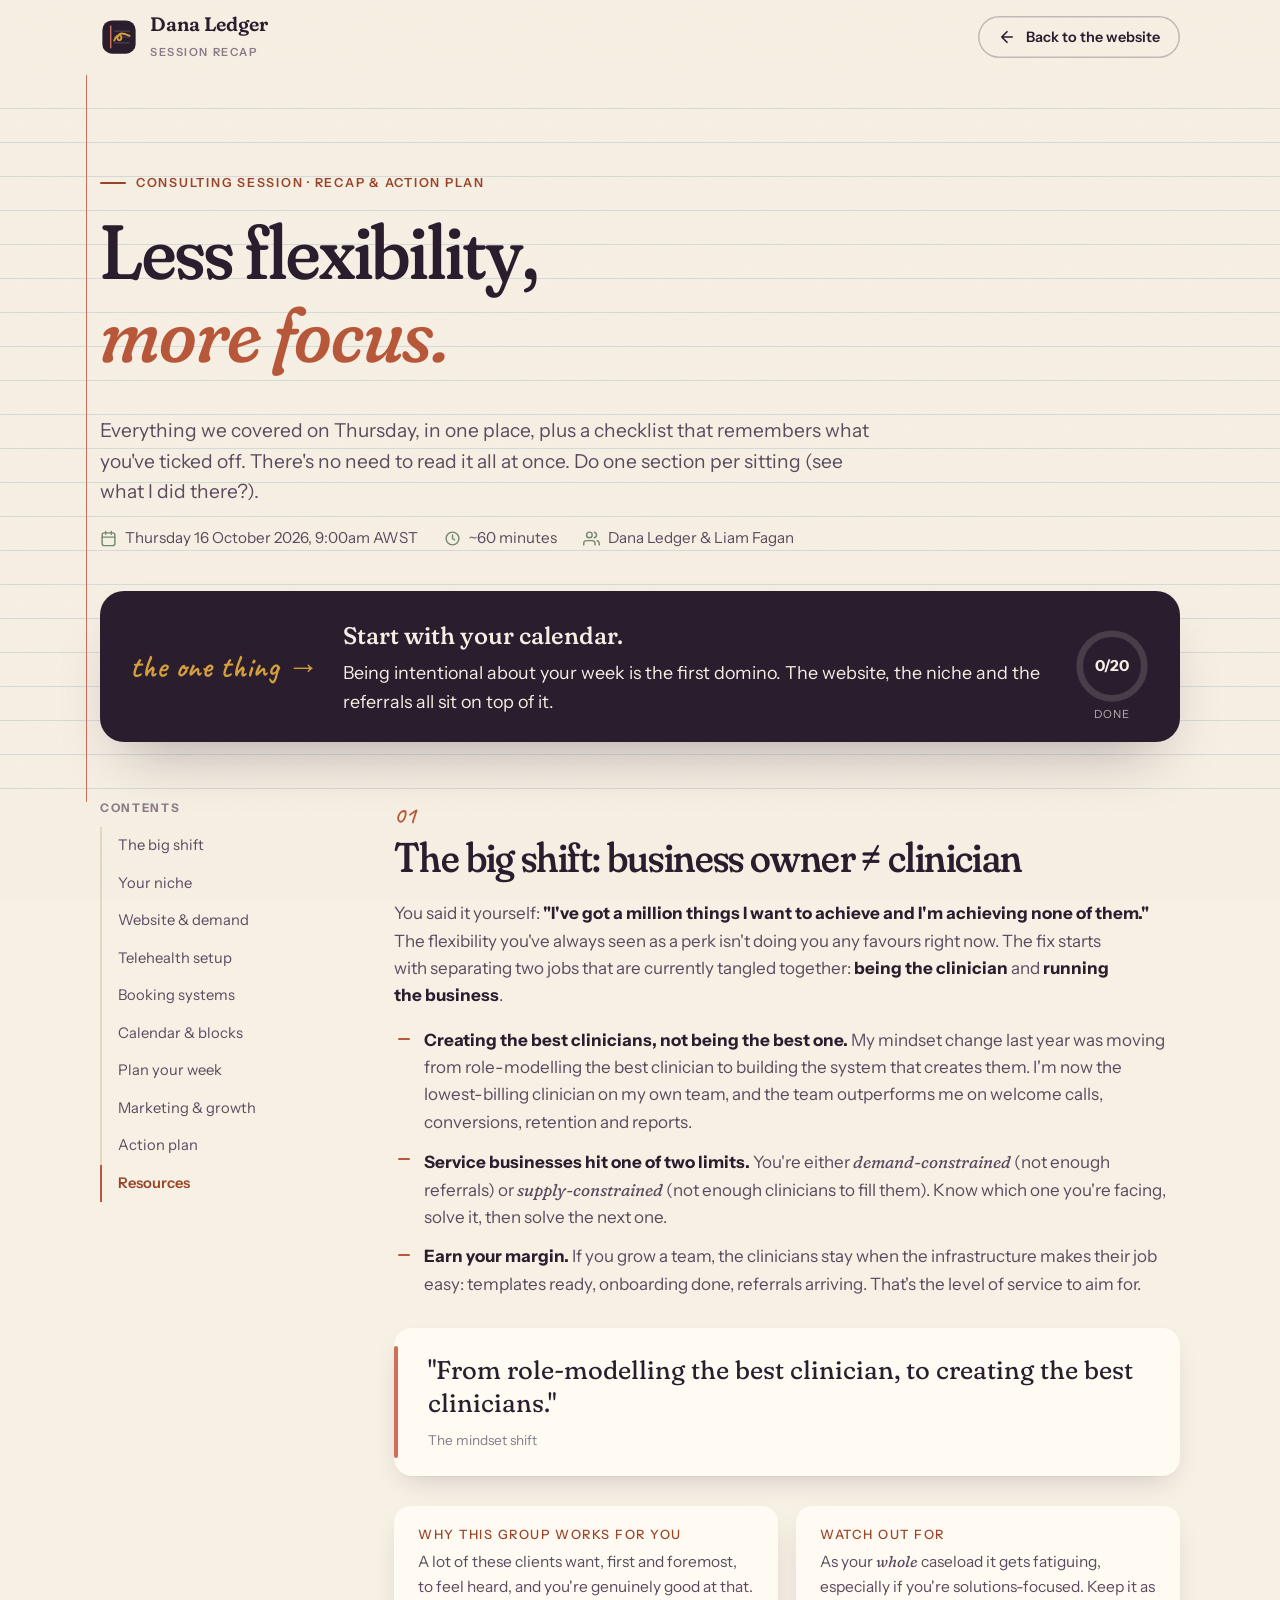
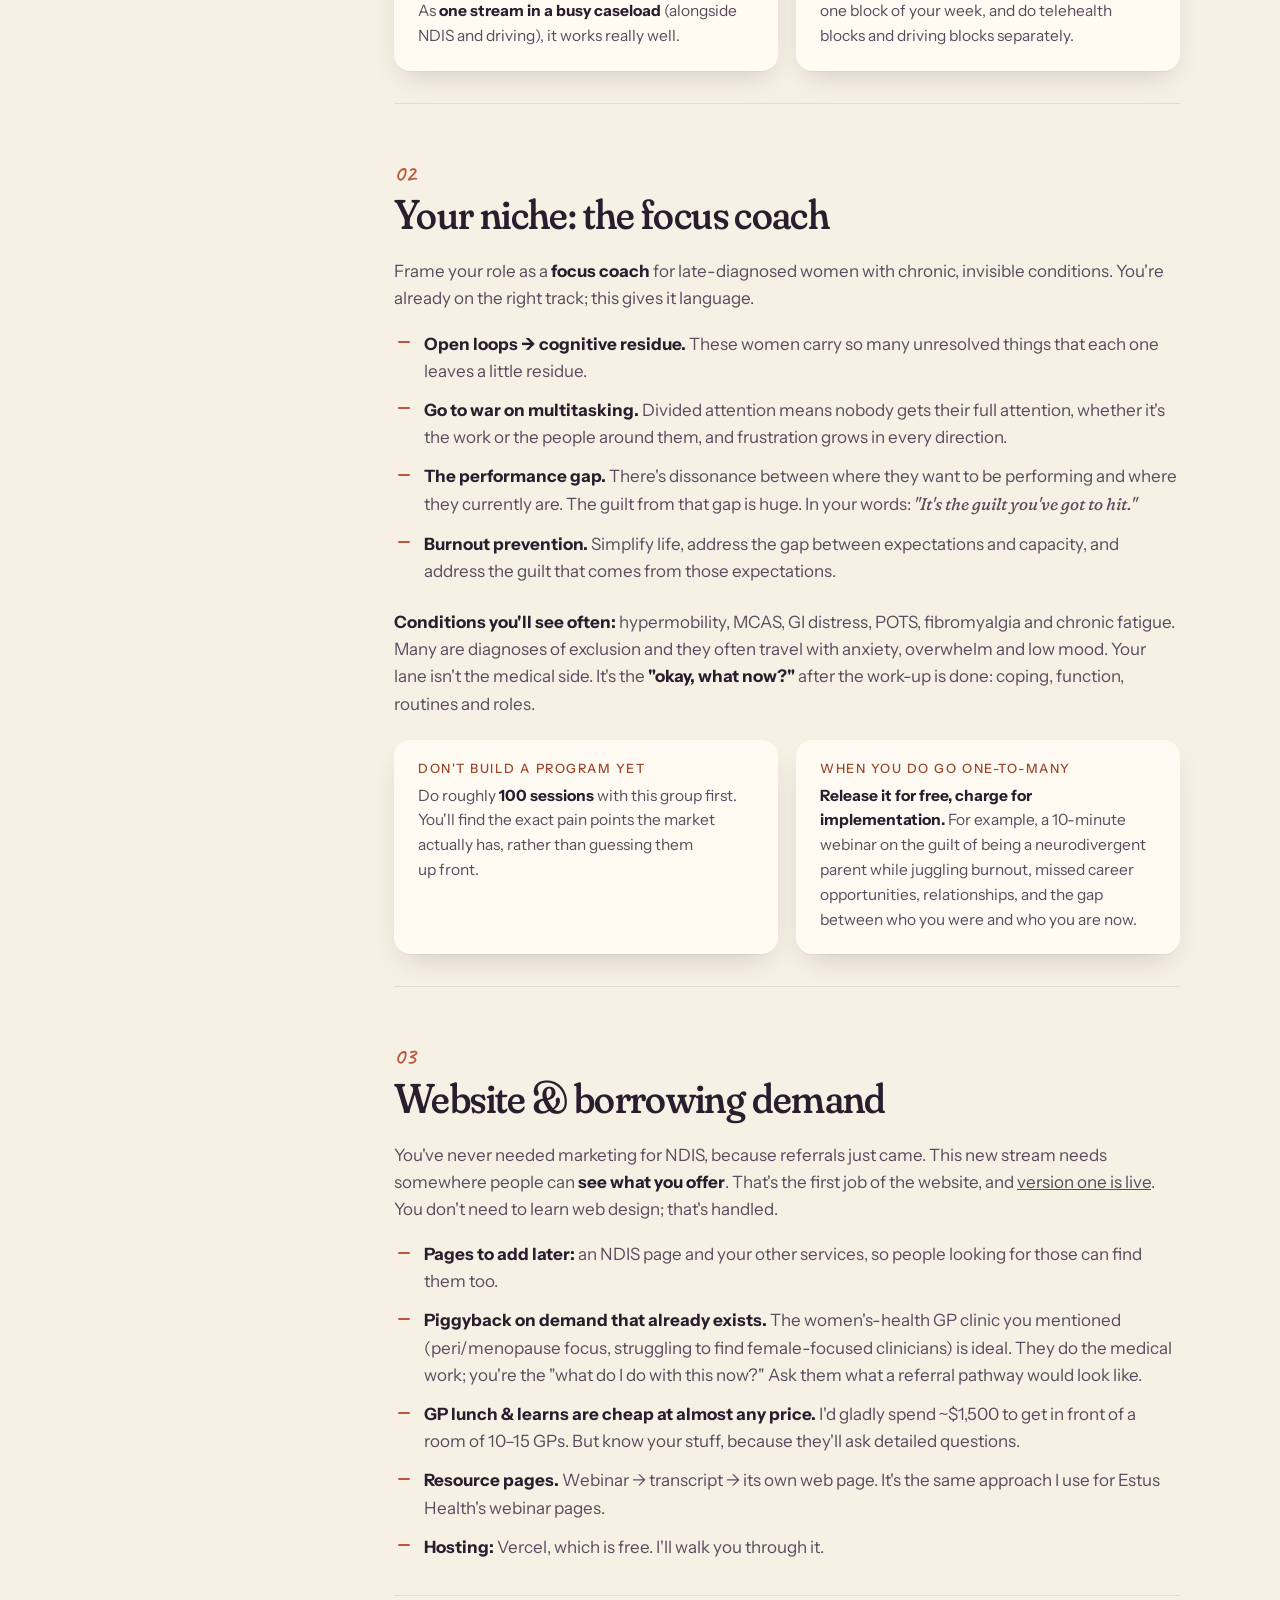
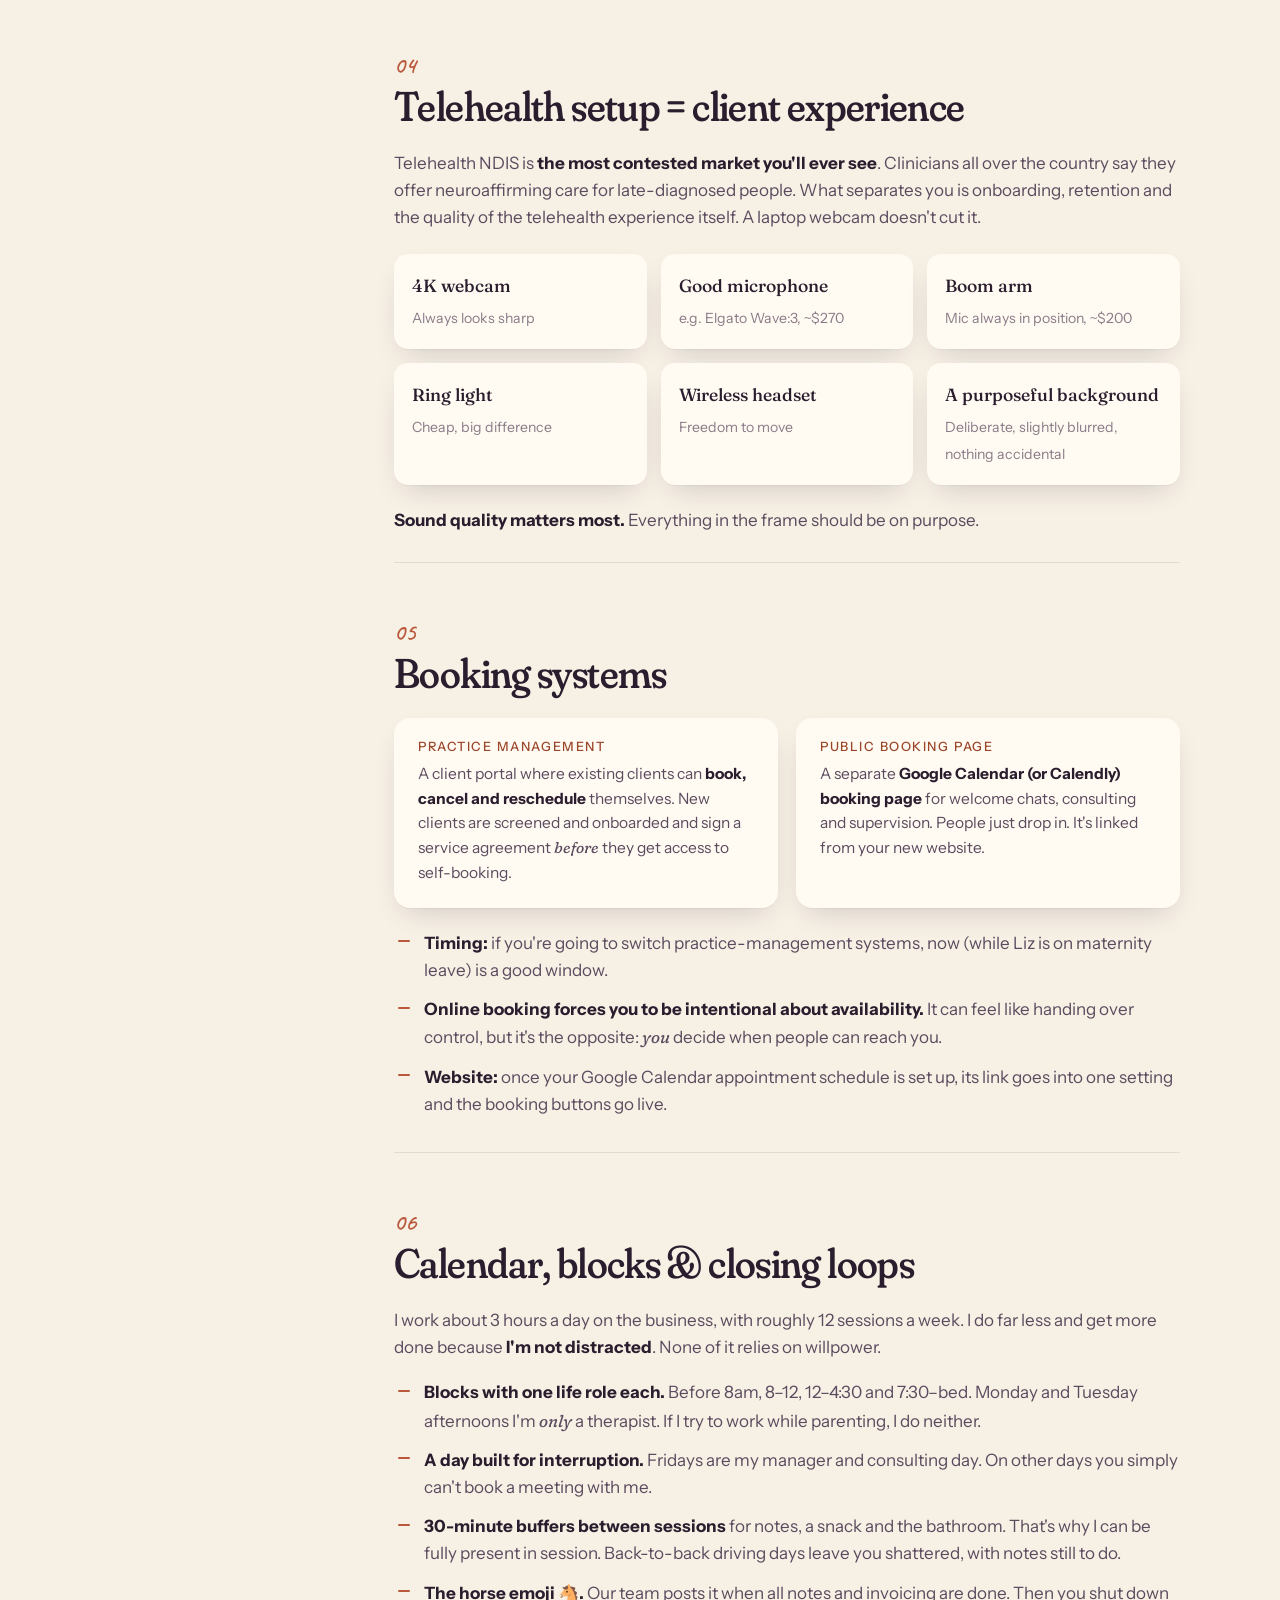
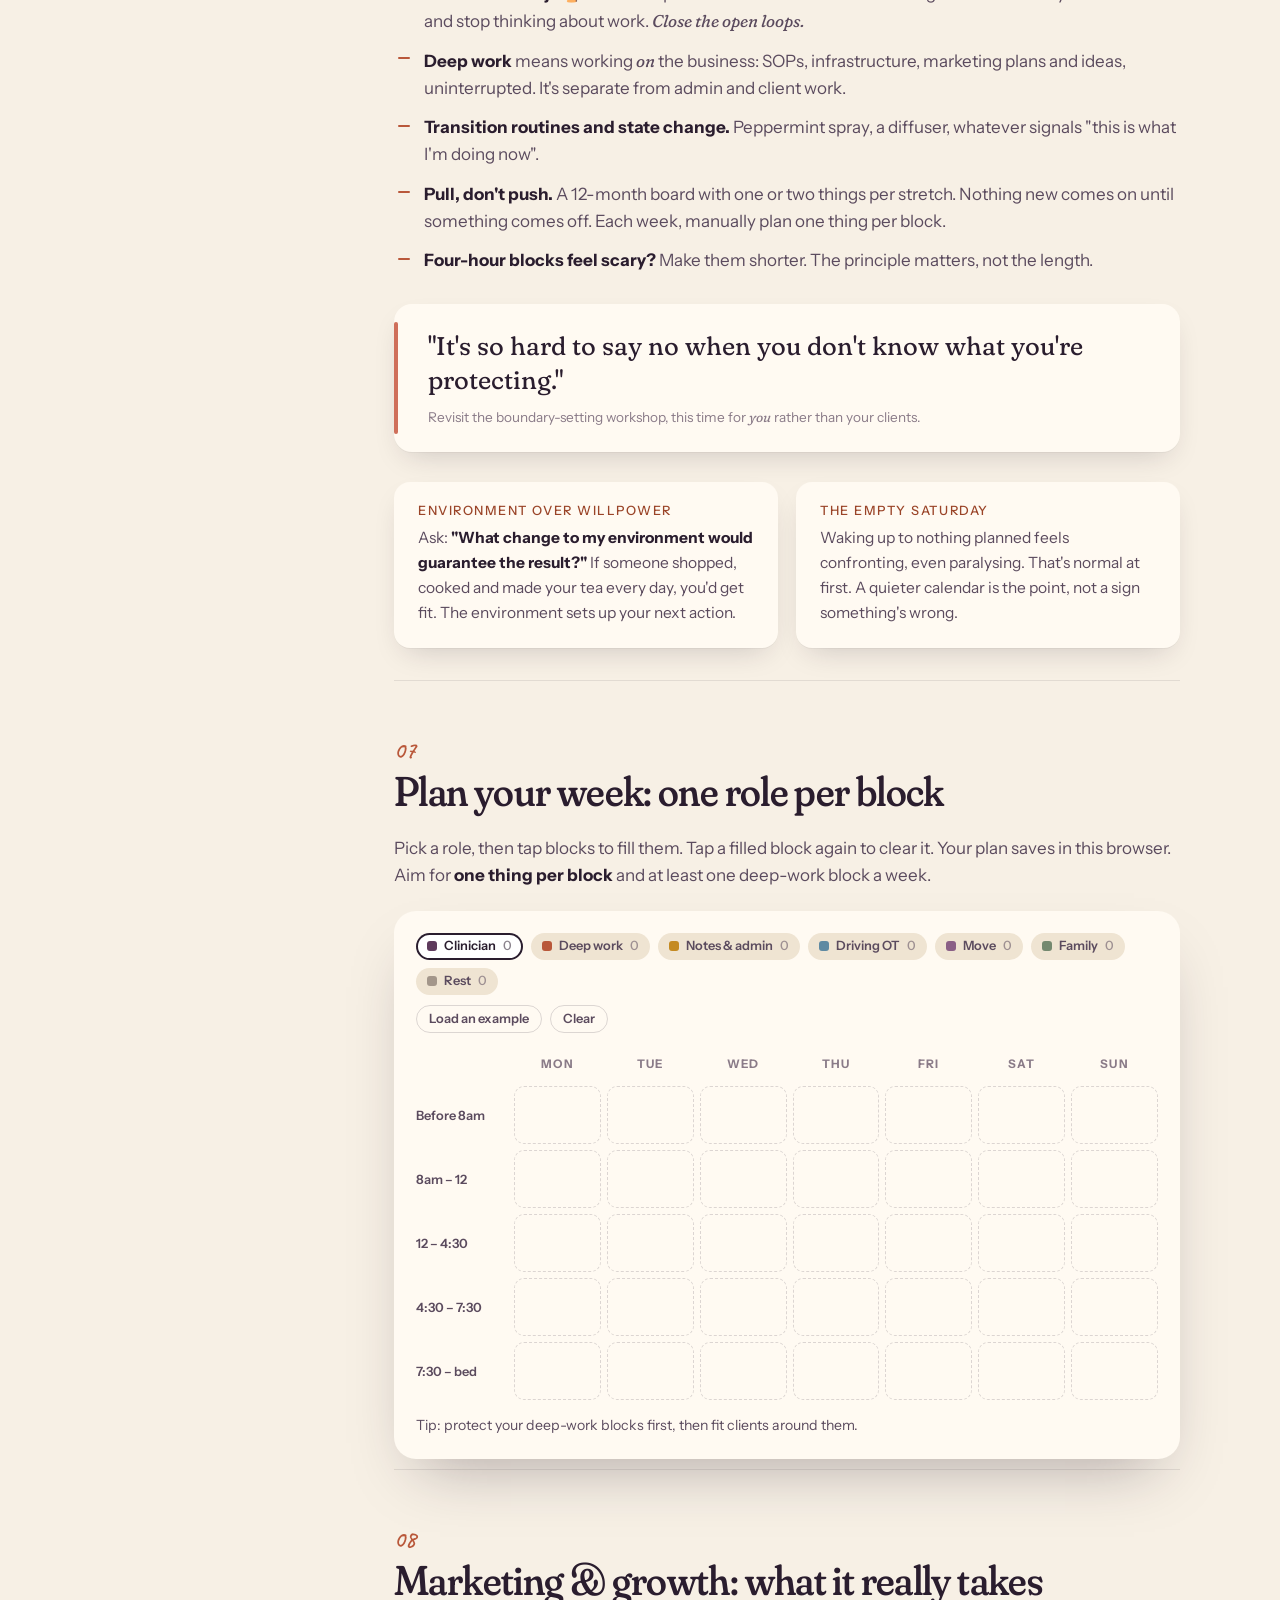
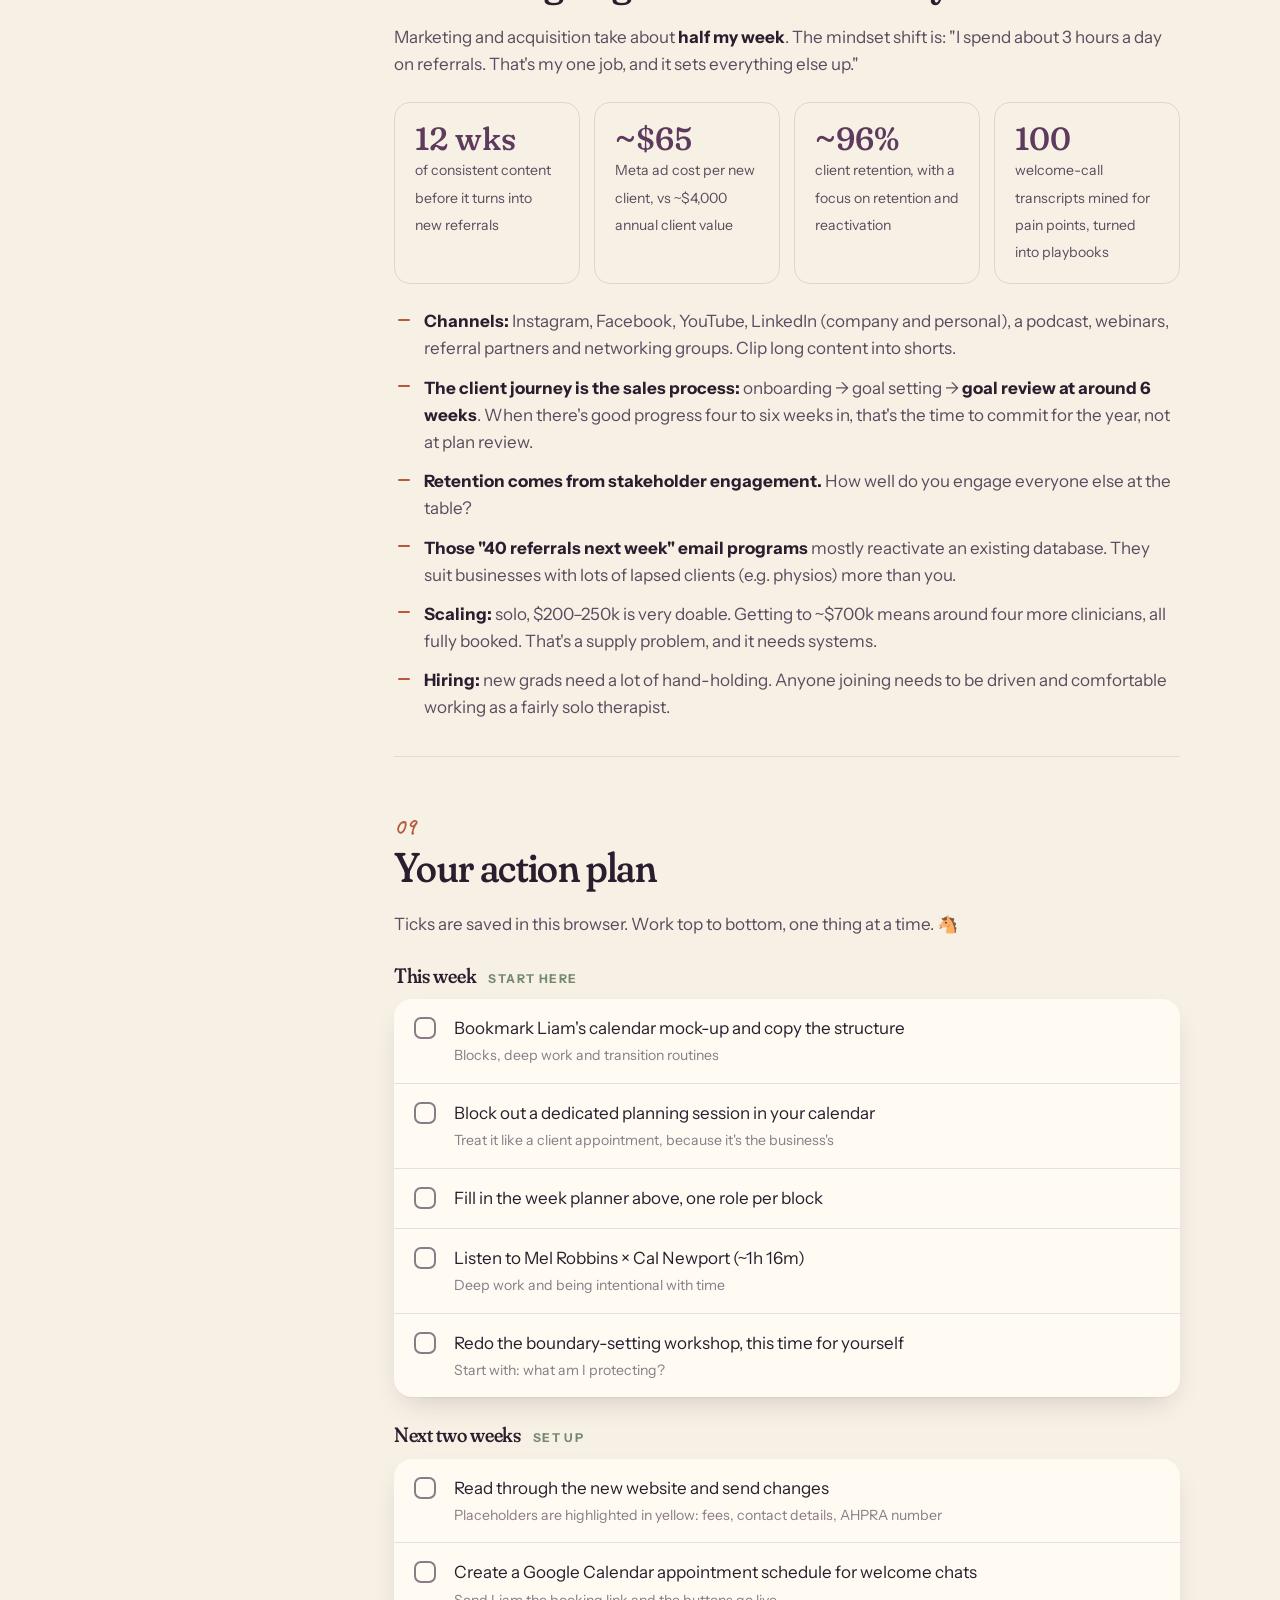
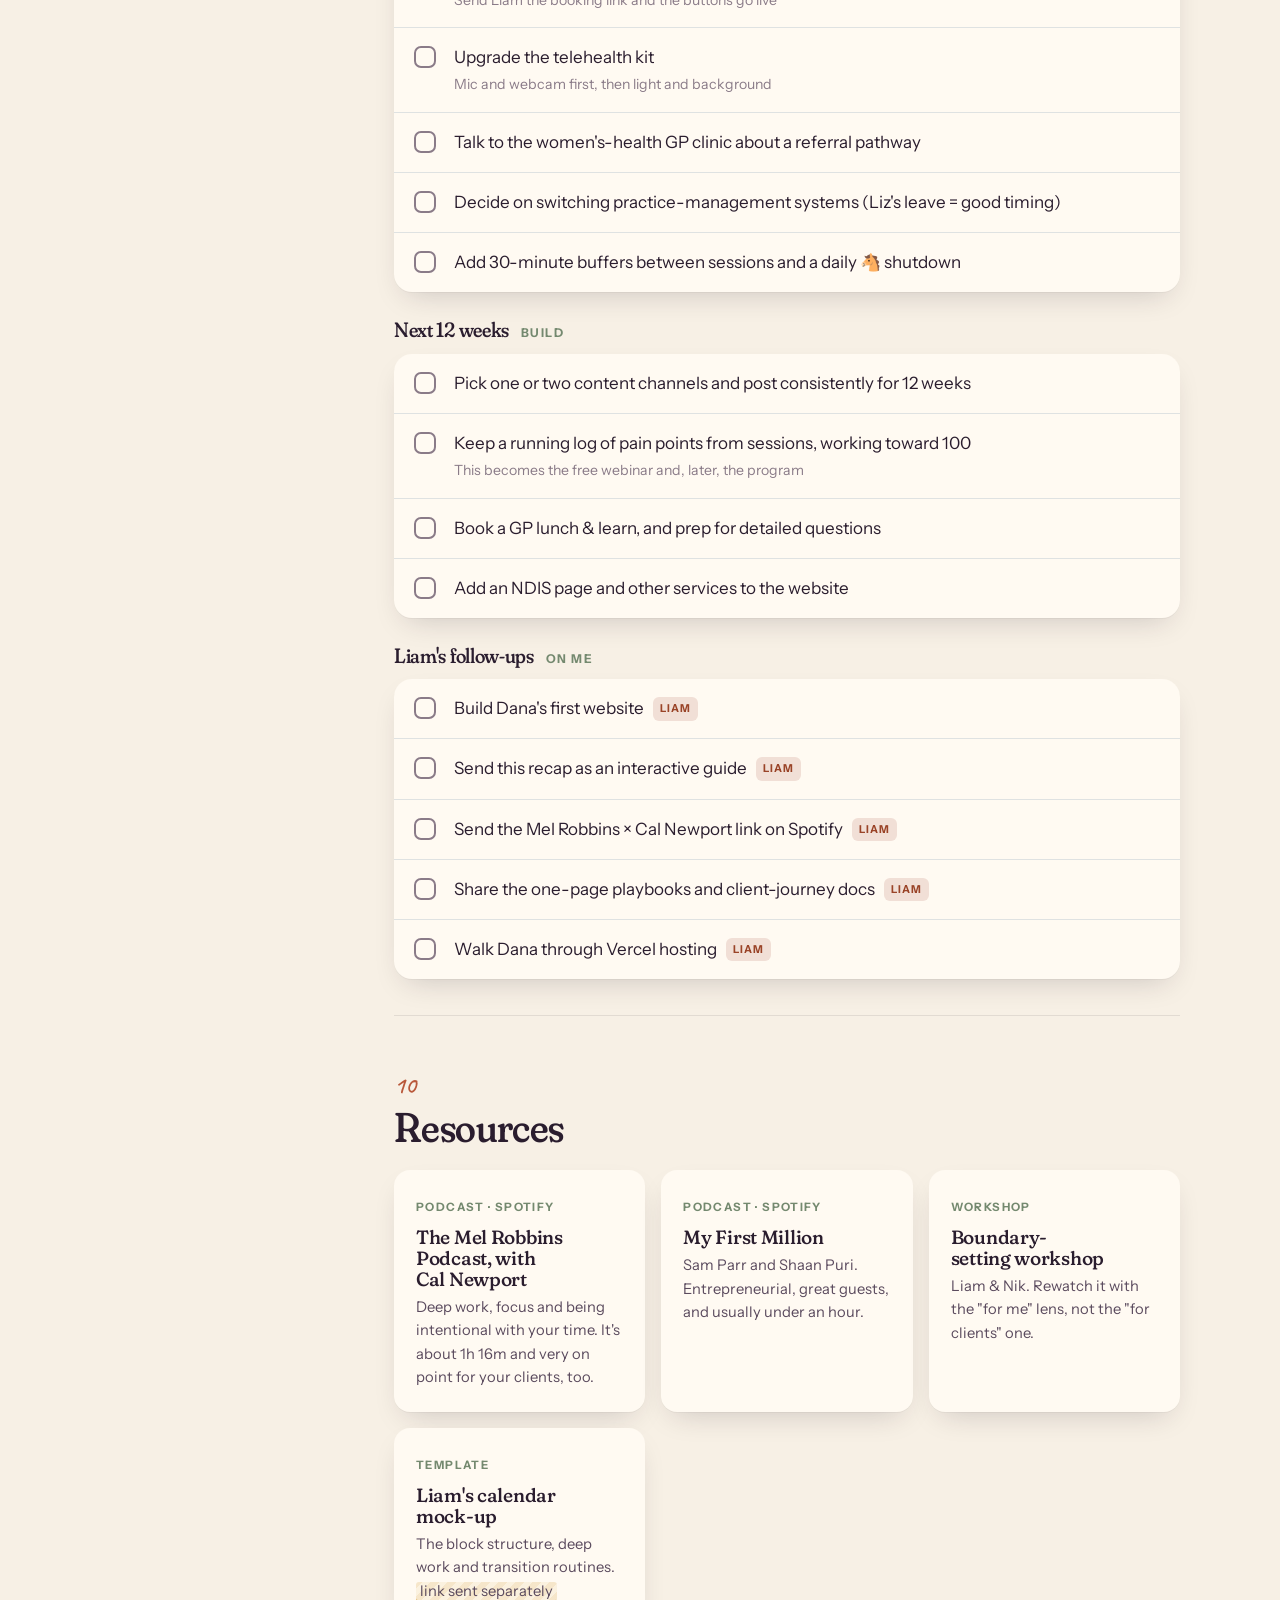
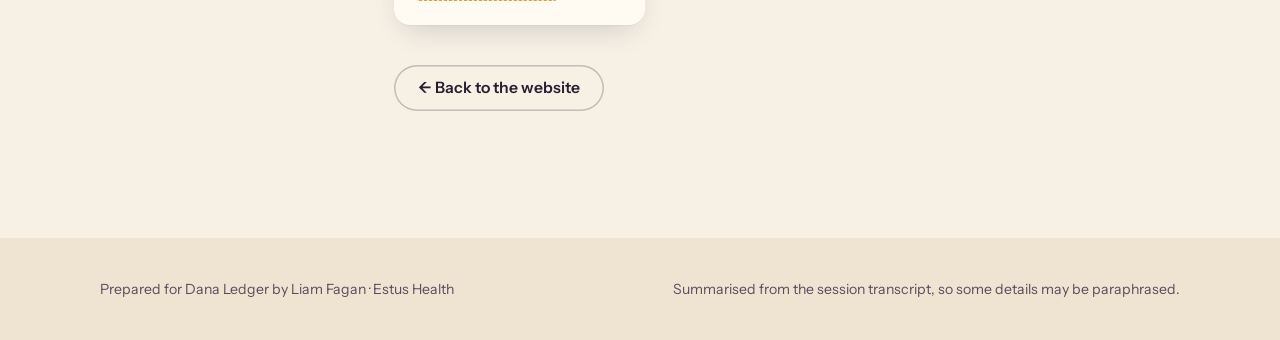
==== commit 172a6786: "Link the session recap from the site navigation - Add a 'Session recap' pill to the main nav and mob" ====
--- a/session-recap.html
+++ b/session-recap.html
@@ -27,10 +27,10 @@
         <span class="brand-sub">Session recap</span>
       </span>
     </a>
-    <span class="recap-chip">
-      <svg viewBox="0 0 24 24" fill="none" stroke="currentColor" stroke-width="2.2" stroke-linecap="round" stroke-linejoin="round"><rect x="4" y="11" width="16" height="10" rx="2"/><path d="M8 11V7a4 4 0 0 1 8 0v4"/></svg>
-      Private notes · not indexed
-    </span>
+    <a class="btn btn--ghost recap-back" href="./">
+      <svg viewBox="0 0 24 24" fill="none" stroke="currentColor" stroke-width="2.2" stroke-linecap="round" stroke-linejoin="round" aria-hidden="true"><path d="M19 12H5M12 19l-7-7 7-7"/></svg>
+      <span>Back<span class="hide-sm"> to the website</span></span>
+    </a>
   </nav>
 </header>
 
--- a/assets/styles.css
+++ b/assets/styles.css
@@ -179,9 +179,17 @@
 .nav-links a:hover { color: var(--ink); }
 .nav-links a:hover::after { transform: scaleX(1); }
 .nav .btn { padding: 12px 20px; font-size: 0.9rem; }
+.brand, .nav-links, .nav-links a, .nav .btn { white-space: nowrap; flex: none; }
+.nav-links a.nav-recap {
+  display: inline-flex; align-items: center; gap: 7px; padding: 8px 14px; border-radius: 999px;
+  background: var(--paper-2); color: var(--plum); font-weight: 600;
+}
+.nav-links a.nav-recap svg { width: 16px; height: 16px; }
+.nav-links a.nav-recap::after { display: none; }
+.nav-links a.nav-recap:hover { background: var(--paper-3); }
 .nav-toggle { display: none; }
 
-@media (max-width: 900px) {
+@media (max-width: 1200px) {
   .nav-links { display: none; }
   .nav-links.open {
     display: flex; flex-direction: column; align-items: flex-start; gap: 18px;
--- a/assets/recap.css
+++ b/assets/recap.css
@@ -6,7 +6,8 @@
   padding: 7px 12px; border-radius: 999px; background: var(--paper-2); color: var(--ink-soft);
 }
 .recap-chip svg { width: 14px; height: 14px; }
-@media (max-width: 560px) { .recap-chip { display: none; } }
+.recap-back { padding: 11px 18px; font-size: 0.9rem; }
+@media (max-width: 560px) { .recap-back { padding: 10px 14px; font-size: 0.85rem; } .hide-sm { display: none; } }
 
 .recap-hero { padding: clamp(46px, 7vw, 90px) 0 clamp(40px, 5vw, 60px); }
 .recap-hero h1 { font-size: clamp(2.6rem, 6vw, 4.8rem); max-width: 16ch; }
